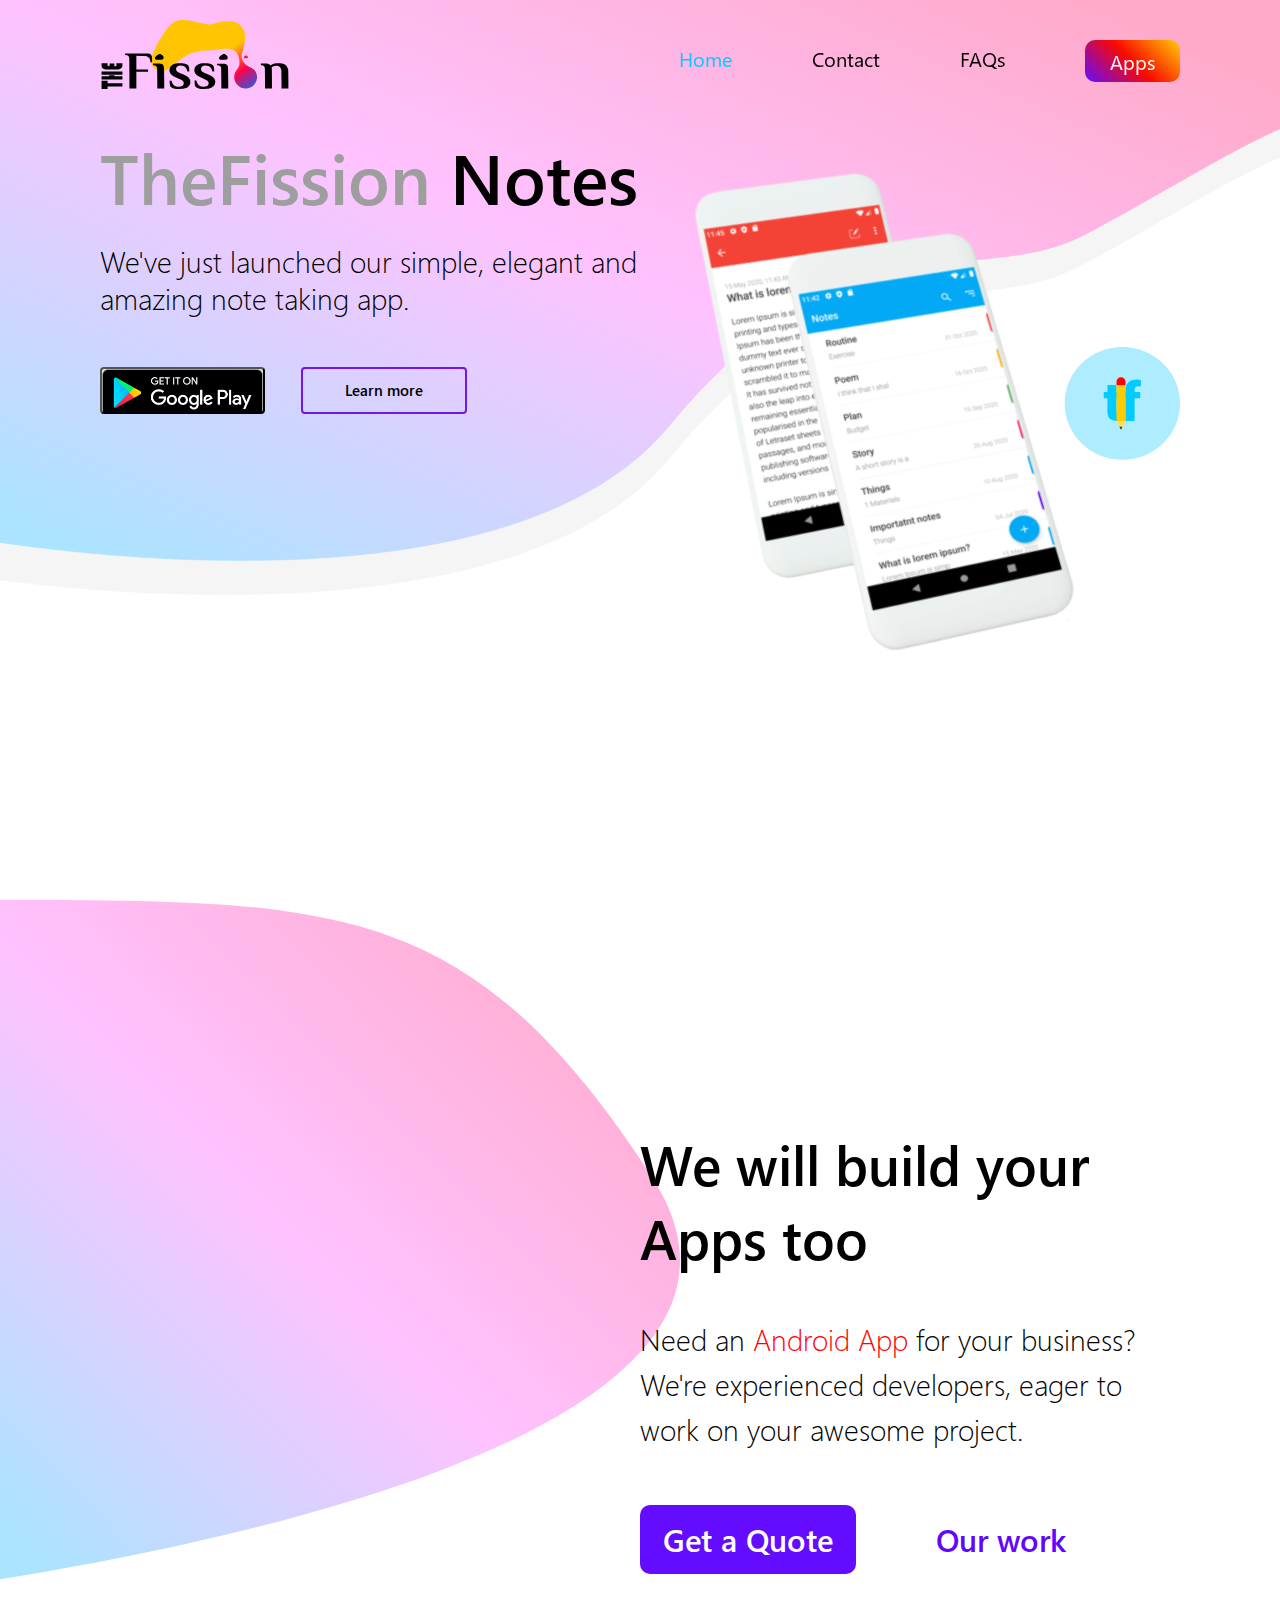
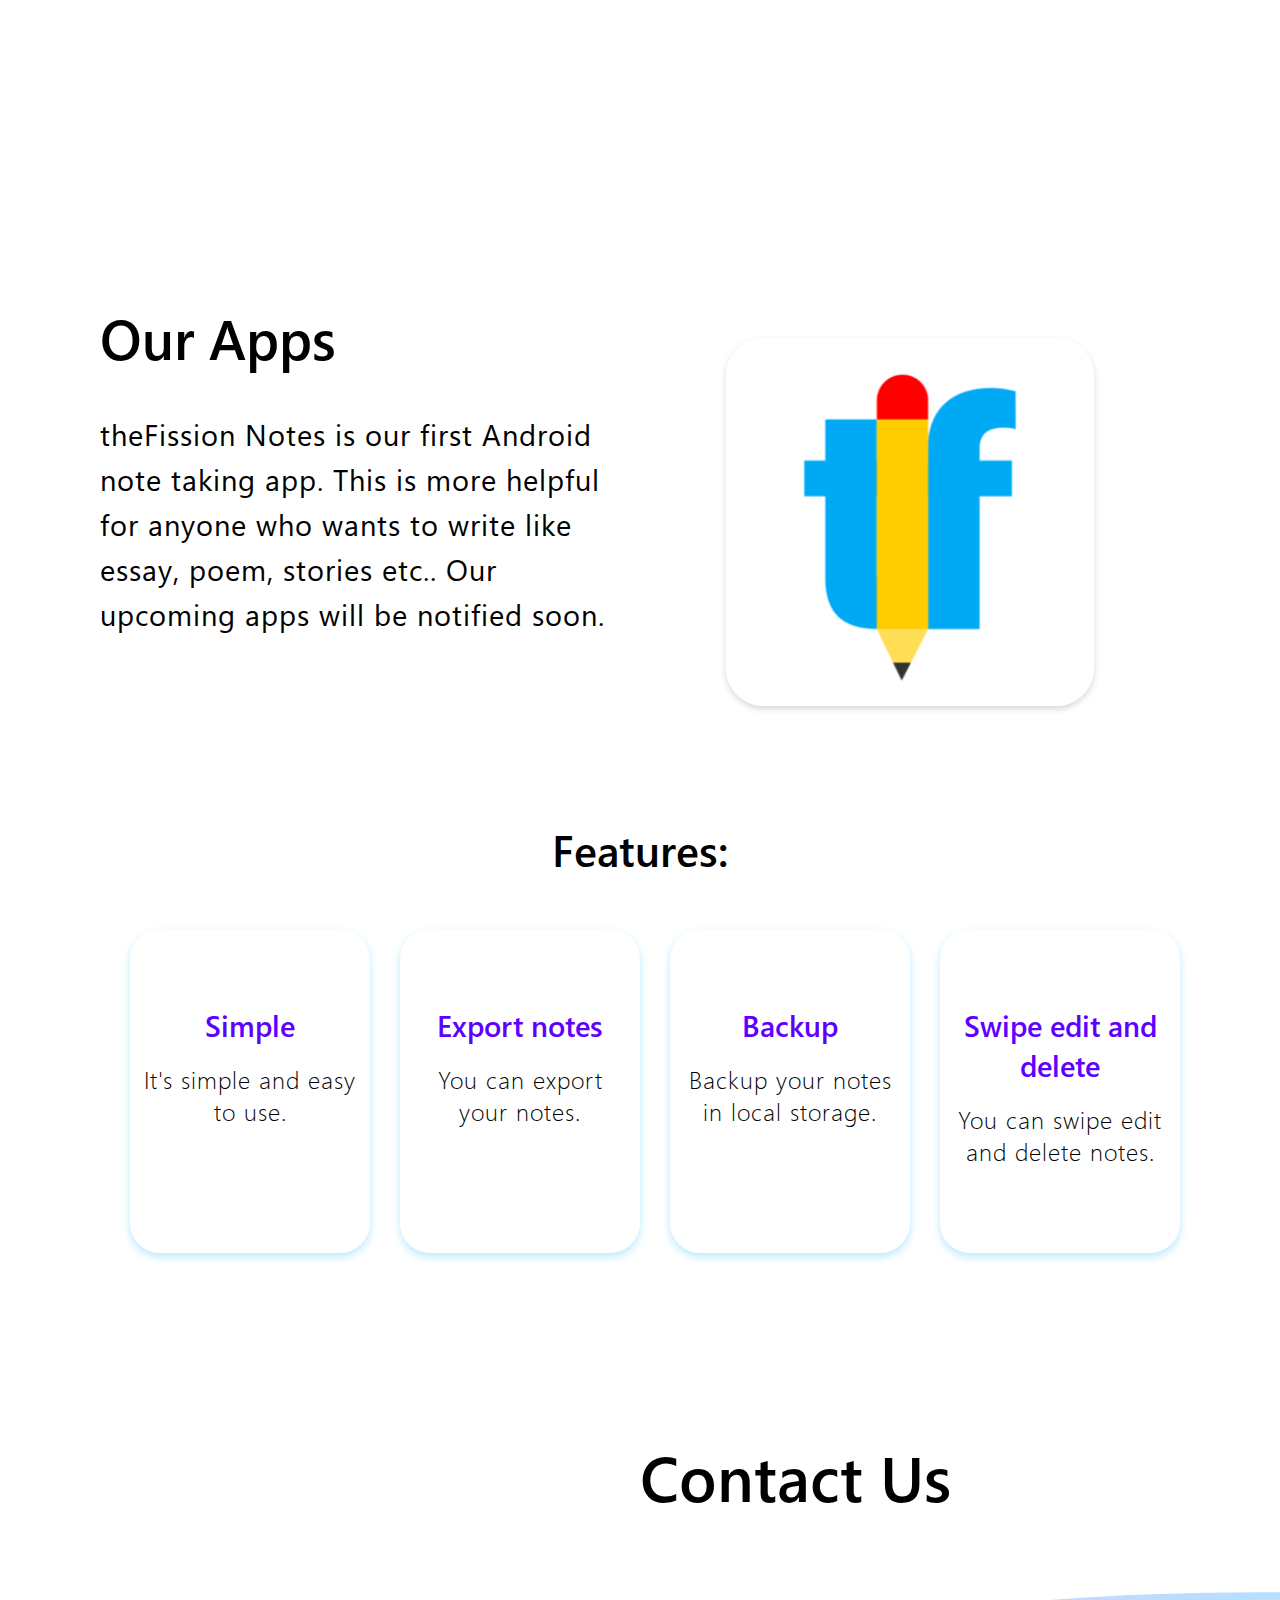
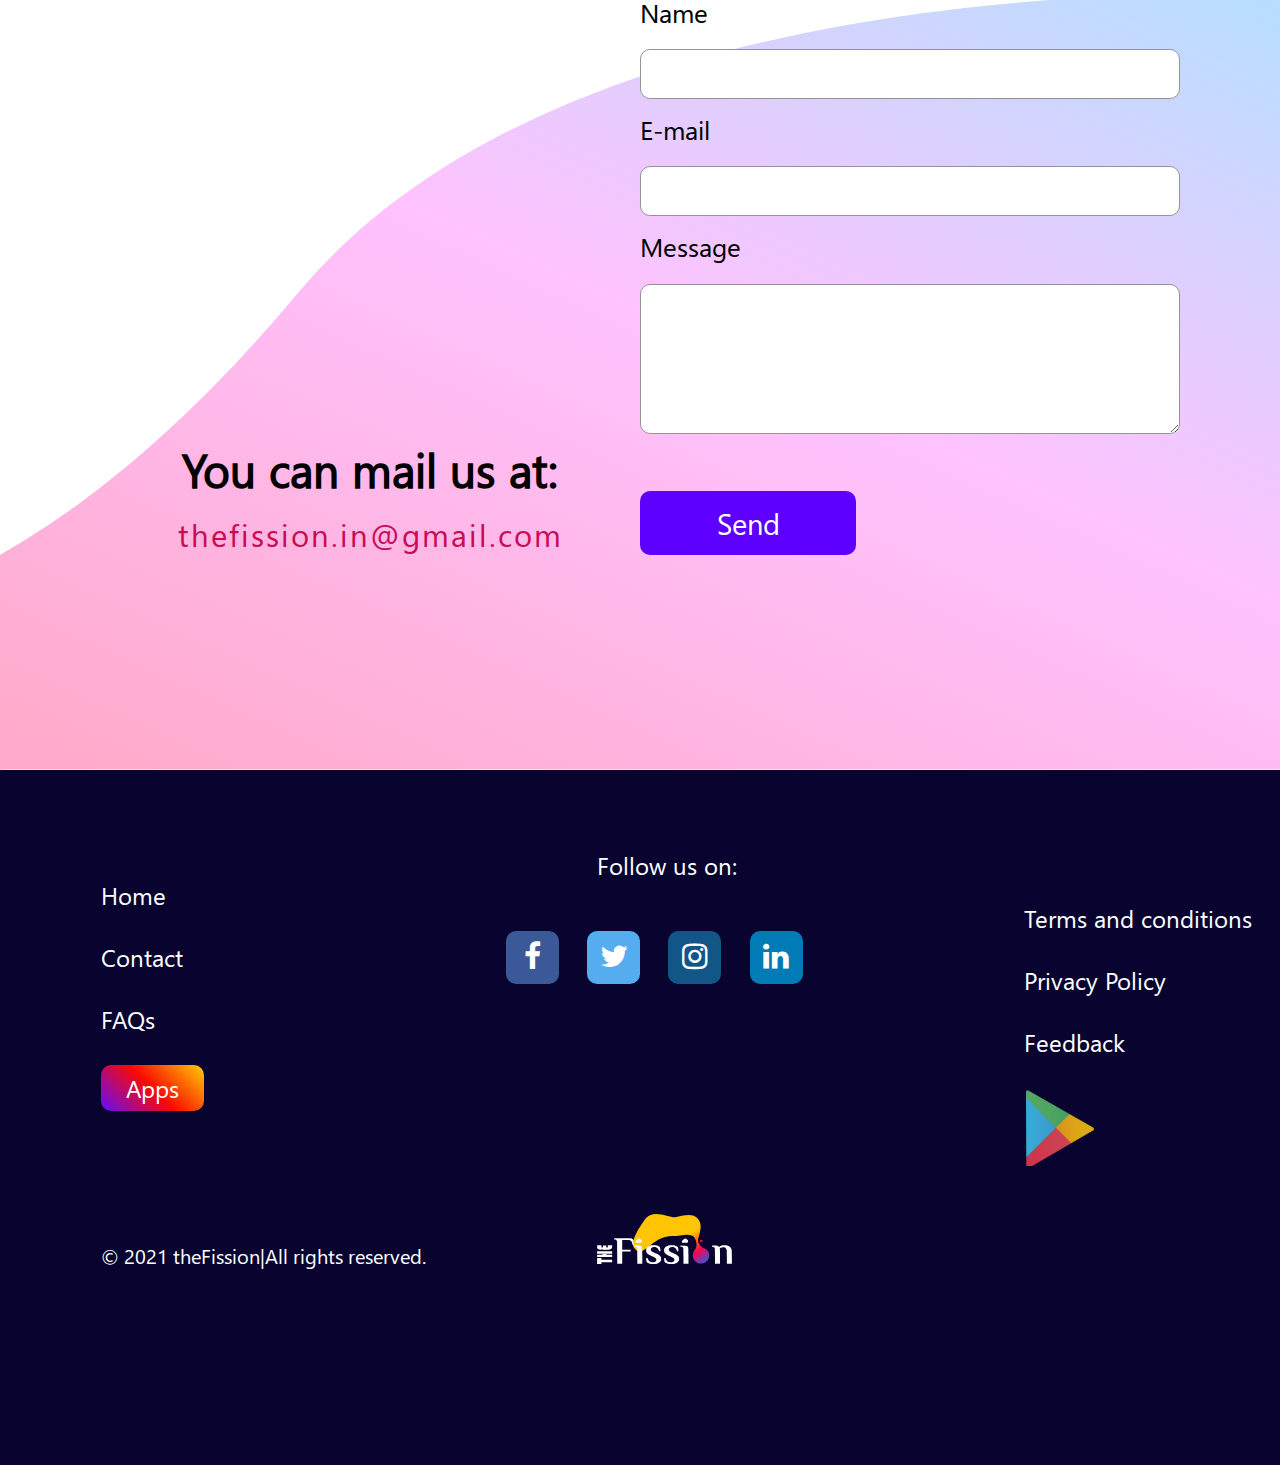
==== index.html @ 94b0d34e "Add files via upload" ====
<!DOCTYPE html>
<html lang="en">
<head>
    <meta charset="UTF-8">
    <meta http-equiv="X-UA-Compatible" content="IE=edge">
    <meta name="viewport" content="width=device-width, initial-scale=1.0">
  
    <link rel="stylesheet" href="https://cdnjs.cloudflare.com/ajax/libs/font-awesome/4.7.0/css/font-awesome.min.css">
    <link rel="icon" href="/images/circle.svg" type="image/icon type">
    <!-- Separate CSS File -->

      <link rel="stylesheet" href="styles/styles.css">  
      <link href="styles/stylemax600.css" rel="stylesheet" media="all and (max-width: 600px)">
      <link href="styles/stylemin600.css" rel="stylesheet" media="all and (min-width: 600px)">
      <link href="styles/stylemin768.css" rel="stylesheet" media="all and (min-width: 768px)"> 
      <link href="styles/stylemin992.css" rel="stylesheet" media="all and (min-width: 992px)">
     <link href="styles/stylemin1200.css" rel="stylesheet" media="all and (min-width: 1200px)">   
     <link href="styles/stylemin1920.css" rel="stylesheet" media="all and (min-width: 1919px)"> 
    
    <title>TheFission</title>
</head>
<body>
     <div id="main-page">
    <header id="header">
        <div class="container">
            <div class="logo">
                <a href=""><img src="/images/logo.svg" alt="image" class="responsiveLogo"> </a>
            </div>
            <nav class="topnav" id="myTopnav">
              <a href="#main-page" id="active_page">Home</a>
                <a href="#contact-page">Contact</a>
                <a href="#">FAQs</a>
                <a  href="#our_apps" id="button_apps" >Apps</a>
              </nav>
           
        </div>
      
    </header>
   
 <section id="hero">
     <div class="container-main">
         <div class="info">
            <h1><span style="color: #9e9e9e;">TheFission</span> <span style="color:black">Notes</span></h1>
            <p>We've just launched our simple, elegant<br> and amazing note taking app.</p>
             <div id="play-btn">
                <button id="play" onclick="appLink()"></button>
                <button id="learn">Learn more</button> 
                </div>
          </div>
         <div class="illustration">
            <img src="/images/mobileIllustration.svg" alt="" style="max-width: 100%; height: auto;"  >
         </div>

     </div>

 </section> 
</div> 

 <!-- ===========================We Build ==================-->
<div id="build-page">
 <section id="we_build">
     <div class="we-container">
            <div class="content_wedo">
                <h1>We will build your <br> Apps too</h1>
                <p>Need an <span style="color: #f00;">Android App</span> for your business?<br>
                    We're experienced developers, eager to work
                    on your <br> awesome project.
                </p>
                <button id="quote-btn">Get a Quote</button>
                <a href="#our_apps" id="our-work">Our work</a>  
            </div>
        </div>
 </section>
</div>


 <!-- ===========================Our Apps ==================-->
 <section id="our_apps">
     <div class="container-apps">
     <div class="ourApps-content">
         <div class="content">
            <h1>Our Apps</h1>
            <p> theFission Notes is our first Android
                note taking app. <br>
                This is more helpful for anyone who
                wants to write like <br>
                 essay, poem, stories etc.. <br>
                 Our upcoming apps will be notified soon.
            </p>
         </div>
         <div id="appIcon" class="content">
            <img src="/images/appicon.svg" alt="">
         </div>
     </div>

     <div id="feature-container" class="ourApps-content">
         <div id="feature-id">
            <h2>Features:</h2>
         </div>
       
     <div class="features">
        
        <div class="card">
              <h4><b>Simple</b></h4>
              <p> It's simple and easy <br> to use.</p>
            </div>
                  
          <div class="card">
              <h4><b>Export notes</b></h4>
              <p>You can export <br>your notes.</p>
            </div>    
        
          <div class="card">
              <h4><b>Backup</b></h4>
              <p>Backup your notes <br>in local storage.</p>
            </div>
          <div class="card">
              <h4><b>Swipe edit and delete</b></h4>
              <p>You can swipe edit <br>and delete notes.</p>
            </div>          
     </div>
    </div>
</div>
 </section>  

  <!-- ===========================Contact Page ==================-->

<div id="contact-page">
 <section id="contact_us">
  <div class="contact">
      <div class="text-content">
            <h2>You can mail us at:</h2>
            <p>thefission.in@gmail.com</p>
      </div>
      <div class="contact_form">
            <h1>Contact Us</h1>
            <div class="contact_form2">
            <form action="">
                <label for="name">Name</label>
                <input type="text" id="name" name="fname" ><br>
                <label for="mail">E-mail</label>
                <input type="text" name="mail" id="mail"><br>
                <label for="subject">Message</label>
                <textarea id="subject" name="subject" 
                placeholder=""
                 ></textarea>
                <input type="submit" value="Send">
            </form>
        </div>

      </div>
  </div>

 </section>
</div>  


      <!-- ===========================Footer ==================-->
 <footer id="footer"> 
     <div class="footer-container">
        <div id="footer1" class="footer-item"  >
            <div class="footer-item1">
                    <a href="#main-page">Home</a>
                    <a href="#contact-page">Contact</a>
                    <a href="">FAQs</a>
                    <a href="#our_apps" id="apps-button">Apps</a>
            </div>
            <p>© 2021 theFission|All rights reserved.</p>
        </div>
        <div id="social-media-links" class="footer-item">
            <p>Follow us on:</p> 
            <div class="footer-item2">
            <a href="#" class="fa fa-facebook"></a>
            <a href="#" class="fa fa-twitter"></a>
            <a href="#" class="fa fa-instagram"></a>
            <a href="#" class="fa fa-linkedin"></a>
          </div>
          <img src="/images/whitelogo.svg" alt="" onclick="main-page">
        </div>
        <div id="privacypolicy" class="footer-item">
            <div class="footer-item3">
                <a href="t&c.html">Terms and conditions</a>
                <a href="privacy_policy.html">Privacy Policy</a>
                <a href="#contact-page">Feedback</a>
        </div>
        <img src="/images/GooglePlayIcon.svg" alt="" onclick="appLink()">
        </div>
     </div>
     
 </footer>
<script>

 /* When the user scrolls down, hide the navbar. When the user scrolls up, show the navbar */

var prevScrollpos = window.pageYOffset;
window.onscroll = function() {
    var header = document.getElementById("header");
  var currentScrollPos = window.pageYOffset;
  if (prevScrollpos > currentScrollPos) {
    header.style.top = "0";
    header.classList.add('active');
    
  } else{
    header.style.top = "-160px";
    header.classList.remove('active');
  }
  if(currentScrollPos==0){
      header.classList.remove('active');
  }
  prevScrollpos = currentScrollPos;
};

/*****************App link*************/

function appLink() {
    window.open("https://play.google.com/store/apps/details?id=in.thefission.notesappfree");

}

// function myFunction() {
//   var x = document.getElementById("myTopnav");
//   if (x.className === "topnav") {
//     x.className += " responsive";
//   } else {
//     x.className = "topnav";
//   }
// }

</script>

</body>
</html>
---- styles/styles.css ----
*{
  margin: 0;
  padding: 0;
  box-sizing: border-box;
}

@font-face {
  font-family: Segoe UI semibold;
  src: url(/fonts/seguisb.ttf);
}

@font-face {
  font-family: Segoe UI regular;
  src: url(/fonts/segoeui.ttf);
}

@font-face {
  font-family: Segoe UI light;
  src: url(/fonts/segoeuil.ttf);
}

body{
  font-family: sans-serif;
}

html{
  scroll-behavior: smooth;
}
#main-page{
 height: 100vh;
  max-width: 100%;
  background-image:url(/images/mainback.png);
  background-repeat: no-repeat;
  background-size: contain;
  
}
header{
  height: 100px;
  position: fixed;
  top: 0;
  width: 100%;
  display: flex;
  transition: top 0.3s;
}

header.active { 
  background-color:#c7f4ff;
}

.container{
  width: 100%;
  display: flex;
  padding-top: 20px;
  padding-left: 139px;
  padding-right: 139px;
  justify-content: space-between;
}

.topnav{
  font-family: 'Segoe UI regular', Tahoma, Geneva, Verdana, sans-serif;
  font-size: 20px;
  margin-top: 20px;
  
}

.topnav a{
  text-decoration: none;
  padding: 4px 40px;
  color: rgb(0, 0, 0);
}

.topnav a:hover{
  color:  #00ccff;
}

/* .topnav .icon {
  display: none;
} */



#button_apps{
   margin-left: 40px;
   padding-top: 7px;
   padding-bottom: 7px;
   padding-left: 25px;
   padding-right: 25px;
   background: linear-gradient(45deg,#640cff,#fb0900, #ffcd07);
   color: white;
   border-radius: 10px;
   width: fit-content;
   height: fit-content;
   
}

#button_apps:hover{
  opacity: 0.7;
}

#active_page{
   color:#00ccff;
}

section .container-main{
     flex-wrap: wrap;
     display: flex;
     justify-content: center;
     align-items: center;
}


.logo img{
  width:189.6px;
   height:69px;
}

#hero{
  margin-left: 139px;
  margin-right: 139px;
}
.info{
flex: 50%;
  height: 80vh;
}

.info h1{
 font-family: 'Segoe UI semibold', Tahoma, Geneva, Verdana, sans-serif;
 font-size: 74px;
 align-items: center;
 margin-top: 210px;
}

.info p{
  font-family: 'Segoe UI light', Tahoma, Geneva, Verdana, sans-serif;
  font-size: 31px;
  color: black;
  line-height: 37px;
  margin-top: 28px ;
}

#play-btn{
  margin-top: 69.7px;
  display: flex;
  flex-wrap: wrap;
  flex-direction: row;
  justify-content: space-between;
  width: fit-content;
  height: fit-content;
  
  }

#learn{
  border-radius: 4px;
  border: 2px solid #7017eb;
  color: black;
  width: 165.34px;
  height: 47.01px;
  margin-left: 36px;
  font-family: 'Segoe UI semibold', Tahoma, Geneva, Verdana, sans-serif;
  font-size: 15px;
}

#learn:hover{
  opacity: 0.7;
  color: #00ccff;
  cursor:pointer;
}

#play{
  border-radius: 4px;
  background-image: url(/images/playimg.png);
  background-repeat: no-repeat;
  background-size: cover;
  width: 165.34px;
  height: 47.01px;
}
#play:hover{
cursor:pointer;
}

.illustration{
  flex: 50%;
  display: flex;
  justify-content: center;
  align-items: center;
  padding-top: 130px;
}
/*************** We build section ******************/
#build-page{
background-image:url(/images/webuildback.svg);
background-repeat: no-repeat;
background-size: contain;
height: auto;
max-width: 100%;

}
#we_build{
height: 100vh;
margin-left: 139px;
margin-right: 139px;

}

.we-container{
display: flex;
justify-content: flex-end;
align-items: center;
height: 100vh;
width: 100%;

}

.content_wedo h1{
font-size: 63px;
font-family: 'Segoe UI semibold', Tahoma, Geneva, Verdana, sans-serif;
color: rgb(0, 0, 0);
}

.content_wedo p{
margin-top: 62.6px;
font-size: 31px;
font-family: 'Segoe UI light', Tahoma, Geneva, Verdana, sans-serif;
line-height: 45px;
}

.content_wedo button{
width: 333.75px;
height: 68.87px;
margin-top: 63px;
border-radius: 10px;
border: none;
background-color: #640cff;
font-size: 31px;
color: white;
font-family: 'Segoe UI semibold', Tahoma, Geneva, Verdana, sans-serif;
}

.content_wedo a{
margin-left: 75.5px;
font-size: 31px;
font-family: 'Segoe UI semibold', Tahoma, Geneva, Verdana, sans-serif;
text-decoration: none;
}

#quote-btn:hover {
background-color: #8742ff;
cursor: pointer;
}

#our-work{
color: #6107ff;
}

#our-work:hover{
color: #00ccff;
}


/***************************Our apps************************/

#our_apps{
margin-top: 100px;
margin-left: 139px;
margin-right: 139px;

}

.container-apps{
display: flex;
flex-direction: column;
justify-content:center;
align-items: center;

}
.ourApps-content{
display: flex;
align-items: center;
width: 100%;
height: 50vh;
}

.content{
width: 50%;
height: 50vh;

}

.content h1{
font-size: 63px;
font-family: 'Segoe UI semibold', Tahoma, Geneva, Verdana, sans-serif;
}

.content p{
font-size: 31px;
font-family: 'Segoe UI regular', Tahoma, Geneva, Verdana, sans-serif;
margin-top: 38px;
letter-spacing: 1px;
line-height: 50px;

}

.content h2{
font-size: 43px;
font-family: 'Segoe UI semibold', Tahoma, Geneva, Verdana, sans-serif;
margin-top: 46px;
}

#appIcon{
display: flex;
justify-content: center;
align-items: center;
padding-bottom: 100px;
}

#feature-container{
width: 100%;
height: 50vh;
display: flex;
flex-direction: column;
}
#feature-id{
width: 100%;
height: fit-content;
display: flex;
justify-content:center;
align-items: center;
}

#feature-id h2{
font-size: 43px;
font-family: 'Segoe UI semibold', Tahoma, Geneva, Verdana, sans-serif;
text-align: center;
}

.features{
display: flex;
justify-content: space-between;
align-items: center;
padding-top: 50px;
width: 100%;

}

.card {
/* Add shadows to create the "card" effect */
/* box-shadow: 0 4px 8px 0 #bbeaff;
transition: 0.3s; */
width: 358px;
height: 344px;
border-radius: 30px;
text-align: center;

}

.card h4 {
font-size: 33px;
font-family: 'Segoe UI semibold', Tahoma, Geneva, Verdana, sans-serif;
margin-top: 98px;
color: #5d00ff;
}
.card p{
margin-top: 18px;
font-size: 31px;
letter-spacing: 3px;
font-family: 'Segoe UI light', Tahoma, Geneva, Verdana, sans-serif;
}

/* On mouse-over, add a deeper shadow */
/* .card:hover {
/* box-shadow: 0 8px 16px 0 #cdb0ff; 
} */



/*****************Contact us***************/
#contact-page{
width: 100%;
height: 100vh;
background-image:url(/images/contactback.svg);
background-repeat: no-repeat;
background-size:cover;
}
#contact_us{
margin-top: 100px;
margin-left: 139px;
margin-right: 139px;
height: 100vh;
}

.contact{
display: flex;
align-items: center;
width: 100%;
height: 90vh;
}

.text-content{
width: 50%;
height: 100vh;
display: flex;
align-items: center;
justify-content: flex-end;
padding-bottom: 170px;
flex-direction: column;
}

.text-content h2{
font-size: 52px;
font-family: 'Segoe UI regular', Tahoma, Geneva, Verdana, sans-serif;

}

.text-content p{
font-size: 36px;
font-family: 'Segoe UI regular', Tahoma, Geneva, Verdana, sans-serif;
margin-top: 13px;
letter-spacing: 2px;
color: #ca0a52;
}

.contact_form{

width: 50%;
height: 100vh;

}

.contact_form2{
display: flex;
flex-direction: column;

}

.contact_form h1{
margin-top: 67.5px;
font-size: 63px;
font-family: 'Segoe UI semibold', Tahoma, Geneva, Verdana, sans-serif;
}

.contact_form form{
margin-top: 80.3px;
}

label{
font-size: 36px;
font-family: 'Segoe UI regular', Tahoma, Geneva, Verdana, sans-serif;
margin-top: 17.7px;
line-height: 48px;
}

input[type=text], select, textarea {
width: 100%;
padding: 12px 20px;
border: 1px solid rgb(148, 148, 148);
outline: none;
border-radius: 10px;
box-sizing: border-box;
margin-top: 22.3px;
margin-bottom: 16px;
resize: vertical;
height: 50px;
font-size: 20px;
font-family: 'Segoe UI regular', Tahoma, Geneva, Verdana, sans-serif;
}


input[type=text]:focus {
border: 2px solid #00ccff;
}
#subject:focus {
border: 2px solid #00ccff;
}

#subject{
  height:186.07px;
}

input[type=submit] {
background-color: #5d00ff;
margin-top: 67.6px;
color: white;
padding: 12px 20px;
border: none;
border-radius: 10px;
cursor: pointer;
height: 73.82px;
width: 344.85px;
font-size: 36px;
font-family: 'Segoe UI regular', Tahoma, Geneva, Verdana, sans-serif;
}

input[type=submit]:hover {
background-color: #8742ff;
}

/*******************Footer section*******************/

#footer{
height: 695.17px;
background-color:#08042f;
}

.footer-container{
display: flex;
justify-content: center;
align-items: center;
}

.footer-item{
display: inline;
width: 33.3%;
height: 695.17px;
}
.footer-item1{
display: flex;
flex-direction: column;
align-items: flex-start;
margin-top: 79.2px;
padding-left: 139px;

}
.footer-item1 a{
text-decoration: none;
font-size: 24px;
margin-top: 30px;
color: white;
font-family: 'Segoe UI regular', Tahoma, Geneva, Verdana, sans-serif;
}

#apps-button{
padding-top: 7px;
padding-bottom: 7px;
padding-left: 25px;
padding-right: 25px;
background: linear-gradient(45deg,#640cff,#fb0900, #ffcd07);
color: white;
border-radius: 10px;
}

#footer1 p{
padding-top: 129.6px;
padding-left: 139px;
font-size: 20px;
color: white;
font-family: 'Segoe UI regular', Tahoma, Geneva, Verdana, sans-serif;
}

#footer-item2{
display: flex;
flex-direction: row;
align-items: flex-start;
justify-content: center;
margin-top: 79.2px;

}

#social-media-links p{
color: white;
font-size: 24px;
font-family: 'Segoe UI regular', Tahoma, Geneva, Verdana, sans-serif;
margin-top: 79.2px;
margin-left: 40%;

}

#social-media-links img{
width: 134.75px;
height: 49.79px;
margin-top: 230px;
margin-left: 250px;
align-content: center;
}

.footer-item img:hover{
  cursor: pointer;
}


.footer-item2{
display: flex;
justify-content: center;
align-items: center;
margin-top: 50px;
}

.footer-item2 a{
text-decoration: none;
width: 52.91px;
height: 52.91px;
margin-left: 28.4px;
text-align: center;
font-size: 30px;
padding-top: 10px;
}

.footer-item3{
display: flex;
flex-direction: column;
justify-content: center;
align-items: flex-start;
padding-top: 102.3px;
margin-left: 40%;
}

.footer-item3 a{
text-decoration: none;
font-size: 24px;
margin-top: 30px;
color: white;
font-family: 'Segoe UI regular', Tahoma, Geneva, Verdana, sans-serif;
}

#privacypolicy  img{
  margin-left: 40%;
  margin-top: 30px;
}

.footer-item a:hover{
  color: #00ccff;
}

#apps-button:hover{
opacity: 0.7;
}

.fa:hover {
opacity: 0.7;
}

.fa-facebook {
background: #3B5998;
color: white;
border-radius: 10px;

}

.fa-twitter {
background: #55ACEE;
color: white;
border-radius: 10px;
}

.fa-instagram {
background: #125688;
color: white;
border-radius: 10px;
}

.fa-linkedin {
background: #007bb5;
color: white;
border-radius: 10px;
}

.sticky {
position: fixed;
top: 0;
width: 100%;
}

.sticky + .content {
padding-top: 102px;
}
---- styles/stylemax600.css ----
/************Mobile Responsive*************/

@media screen and (max-width: 600px) {


@font-face {
  font-family: Segoe UI semibold;
  src: url(/fonts/seguisb.ttf);
}

@font-face {
  font-family: Segoe UI regular;
  src: url(/fonts/segoeui.ttf);
}

@font-face {
  font-family: Segoe UI light;
  src: url(/fonts/segoeuil.ttf);
}


  /*************First Page************************/

    #main-page{
   height: auto;
    max-width: 100%;
    background-image:none;
  }
  
  .topnav{
    display: flex;
    flex-wrap: wrap;
    justify-content: space-between;
    align-items: center;
  }

  .topnav a{

    font-family: 'Segoe UI regular', Tahoma, Geneva, Verdana, sans-serif;
    font-size: 16px;
    text-decoration: none;
    padding: 0px 8px;
    margin-bottom: 0px;
    color: rgb(0, 0, 0);
    letter-spacing: 1px;
    transition: all 0.3s ease;
  }

.container{
  display: flex;
  padding-top: 0px;
  padding-left: 16px;
  padding-right: 16px;
  width: 100%;
  flex-wrap: wrap;
  align-items: center;
  flex-direction: column;
 
}
#button_apps{
  margin-left: 10px;
  padding-top: 7px;
  padding-bottom: 7px;
  padding-left: 25px;
  padding-right: 25px;
  background: linear-gradient(45deg,#640cff,#fb0900, #ffcd07);
  color: white;
  border-radius: 10px;
  width: fit-content;
  height: fit-content;
  
}
 .info, .illustration {
      flex: 100%;
    }

.logo img{
  width: 100px;
  height: 60px;
}

header{
  height: auto;
  position: fixed;
  top: 0;
  width: 100%;
  display: flex;
  transition: top 0.3s;
}

#hero{
 margin-left: 16px;
 margin-right: 16px;
}
.info{
 width:100%;
 height: auto;
}

.info h1{
font-family: 'Segoe UI semibold', Tahoma, Geneva, Verdana, sans-serif;
font-size: 43px;
align-items: center;
margin-top: 100px;
}

.info p{
 font-family: 'Segoe UI light', Tahoma, Geneva, Verdana, sans-serif;
 font-size: 24px;
 color: black;
 line-height: 33px;
 margin-top: 12px ;
}

#play-btn{
  margin-top: 35.7px;
  display: flex;
  justify-content: space-between;
  width: 100%;
  height: fit-content;
  flex-direction: column;
  
  }

#learn{
 border-radius: 4px;
 border: 2px solid #7017eb;
 color: black;
 background-color: #ffffff00;
 width: 165.34px;
 height: 47.01px;
 font-family: 'Segoe UI semibold', Tahoma, Geneva, Verdana, sans-serif;
 font-size: 15px;
 margin-left: 0px;
 margin-top: 30px;

}

section .container-main{
  flex-wrap: wrap;
  display: flex;
  justify-content: center;
  align-items: center;
  padding-top: 100px;
}

#play{
 border-radius: 4px;
 background-image: url(/images/playimg.png);
 background-repeat: no-repeat;
 background-size: cover;
 width: 165.34px;
 height: 47.01px;
}

.illustration{
 display: flex;
 justify-content: center;
 align-items: center;
 padding-top: 30px;
}

/**********We Build****************/



 #build-page{
  background-image:none;
  height: auto;
  width: 100%;
  margin-top: 100px;
  } 

  #we_build{
    height: auto;
    margin-left: 16px;
    margin-right: 16px;
    
    }
    
  .we-container{
  display: flex;
  justify-content:center;
  align-items: center;
  height: auto;
  width: 100%;
  
  }

  .content_wedo{
    display: flex;
    justify-content: flex-start;
    align-items: center;
    flex-direction: column;
  }
  
  .content_wedo h1{
  font-size: 43px;
  font-family: 'Segoe UI semibold', Tahoma, Geneva, Verdana, sans-serif;
  color: rgb(0, 0, 0);
 
  }
  
  .content_wedo p{
  margin-top: 40.6px;
  font-size: 24px;
  font-family: 'Segoe UI light', Tahoma, Geneva, Verdana, sans-serif;
  line-height: 33px;
  }

  div br {
    display: none;
  }

  .content_wedo button{
  width: 50%;
  height: 50.87px;
  margin-top: 63px;
  border-radius: 10px;
  border: none;
  align-items: center;
  background-color: #640cff;
  font-size: 24px;
  color: white;
  font-family: 'Segoe UI semibold', Tahoma, Geneva, Verdana, sans-serif;
  }
  
  .content_wedo a{
  font-size: 24px;
  font-family: 'Segoe UI semibold', Tahoma, Geneva, Verdana, sans-serif;
  text-decoration: none;
  color: #6107ff;
  margin-top: 24px;
  text-align: center;
  margin-bottom: 16px;
  margin-left: 0px;
  }

/**********************OurApps*******************/

  

#our_apps{
  margin-top: 100px;
  margin-left: 16px;
  margin-right: 16px;
  
  }
  
  .container-apps{
  display: flex;
  flex-direction: column;
  justify-content:center;
  align-items: center;
  
  }
  .ourApps-content{
  display: flex;
  align-items: center;
  width: 100%;
  height: auto;
  justify-content: center;
  align-items: center;
  flex-direction: column;

  }
  
  .content{
  width: 100%;
  display: flex;
  flex-direction: column;
  justify-content: flex-start;
  align-items: center;
  }
  
  .content h1{
  font-size: 43px;
  font-family: 'Segoe UI semibold', Tahoma, Geneva, Verdana, sans-serif;
  }
  
  .content p{
  font-size: 24px;
  font-family: 'Segoe UI light', Tahoma, Geneva, Verdana, sans-serif;
  margin-top: 38px;
  letter-spacing: 1px;
  line-height: 33px;

  }
  
  #appIcon{
  display: flex;
  justify-content: center;
  align-items: center;
  width: 100%;
  height: auto;
padding-top: 50px;
}

  #appIcon img{
    width: 200px;
  height: 200px;
  }
  
  #feature-container{
  width: 100%;
  height: auto;
  display: flex;
  flex-direction: column;
  }
  #feature-id{
  width: 100%;
  height: fit-content;
  display: flex;
  justify-content:center;
  align-items: center;
  }
  
  #feature-id h2{
  font-size: 30px;
  font-family: 'Segoe UI semibold', Tahoma, Geneva, Verdana, sans-serif;
  text-align: center;
  }
  
  .features{
  display: flex;
  justify-content: space-between;
  justify-content: center;
  align-items: center;
  flex-direction: column;
  padding-top: 20px;
  width: 100%;
  }
  
  .card {
  /* Add shadows to create the "card" effect */
  /* box-shadow: 0 4px 8px 0 #bbeaff;
  transition: 0.3s; */
  width: 70%;
  height: 80px;
  border-radius: 30px;
  display: flex;
  justify-content: center;
  align-items: center;
  flex-direction: column;
  margin-top: 20px;
  
  }
  
  .card h4 {
  font-size: 24px;
  font-family: 'Segoe UI semibold', Tahoma, Geneva, Verdana, sans-serif;
  color: #5d00ff;
  margin-top: 0px;
  padding: 10px;
  }
  .card p{
  margin-top: 0px;
  font-size: 18px;
  padding: 1px;
  letter-spacing: 1px;
  font-family: 'Segoe UI light', Tahoma, Geneva, Verdana, sans-serif;
  }
 
  
/**************************Contact Us page**************************/


#contact-page{
  width: 100%;
  height: auto;
  background-image:none;
  }
  #contact_us{
  margin-top: 50px;
  margin-left: 16px;
  margin-right: 16px;
  height: auto;
  }
  
  .contact{
  display: flex;
  align-items:flex-start;
  justify-content:center;
  flex-direction: column;
  width: 100%;
  height: auto;
  }

  .text-content{
  width: 100%;
  height: auto;
  display: flex;
  align-items: center;
  justify-content: center;
  padding-bottom: 100px;
  flex-direction: column;
  order: 2;
  margin-top: 50px;
  }
  
  .text-content h2{
  font-size: 37px;
  font-family: 'Segoe UI regular', Tahoma, Geneva, Verdana, sans-serif;
  
  }
  
  .text-content p{
  font-size: 24px;
  font-family: 'Segoe UI regular', Tahoma, Geneva, Verdana, sans-serif;
  margin-top: 5px;
  letter-spacing: 2px;
  color: #ca0a52;
  }
  
  .contact_form{
  
  width: 100%;
  height: auto;
  order: 1;
  
  }
  
  .contact_form2{
  display: flex;
  flex-direction: column;
  
  }
  
  .contact_form h1{
  margin-top: 60.5px;
  font-size: 43px;
  font-family: 'Segoe UI semibold', Tahoma, Geneva, Verdana, sans-serif;
  }
  
  .contact_form form{
  margin-top: 30px;
  }
  
  label{
  font-size: 22px;
  font-family: 'Segoe UI regular', Tahoma, Geneva, Verdana, sans-serif;
  line-height: 30px;
  }
  
  input[type=text], select, textarea {
  width: 100%;
  padding: 12px 20px;
  border: 1px solid rgb(148, 148, 148);
  outline: none;
  border-radius: 10px;
  box-sizing: border-box;
  margin-top: 22.3px;
  margin-bottom: 16px;
  resize: vertical;
  height: 40px;
  font-size: 16px;
  font-family: 'Segoe UI regular', Tahoma, Geneva, Verdana, sans-serif;
  }                  
  
  input[type=text]:focus {
  border: 2px solid #00ccff;
  }

  #subject:focus {
  border: 2px solid #00ccff;
  }
  
  input[type=submit] {
  background-color: #5d00ff;
  margin-top: 10.6px;
  color: white;
  padding: 0px 0px;
  border: none;
  border-radius: 10px;
  cursor: pointer;
  height: 50.00px;
  width: 50%;
  text-align: center;
  font-size: 24px;
  font-family: 'Segoe UI regular', Tahoma, Geneva, Verdana, sans-serif;
  }
  
  input[type=submit]:hover {
  background-color: #8742ff;
  }

  /*************************Footer section****************/

#footer{
  height: auto;
  width: 100%;
  background-color:#08042f;
  }
  
  .footer-container{
   display: flex;
  justify-content: center;
  align-items: center;
  flex-direction: column;
  }
  
  .footer-item{
  display: inline;
  width: 100%;
  height: auto;
  }
  .footer-item1{
  display: flex;
  flex-direction: column;
  align-items: flex-start;
  margin-top: 10px;
  padding-left:5%;
  
  }
  .footer-item1 a{
  text-decoration: none;
  font-size: 24px;
  margin-top: 30px;
  color: white;
  font-family: 'Segoe UI regular', Tahoma, Geneva, Verdana, sans-serif;
  }

 #footer1{
   order: 3;
 }
  
  #apps-button{
  padding-top: 7px;
  padding-bottom: 7px;
  padding-left: 25px;
  padding-right: 25px;
  background: linear-gradient(45deg,#640cff,#fb0900, #ffcd07);
  color: white;
  border-radius: 10px;
  }
  
  #footer1 p{
  padding-top: 10px;
  padding-left: 10%;
  font-size: 20px;
  padding-top: 30px;
  padding-bottom: 30px;
  color: white;
  font-family: 'Segoe UI regular', Tahoma, Geneva, Verdana, sans-serif;
  }
  
  #footer-item2{
  display: flex;
  flex-direction: row;
  align-items: center;
  justify-content: space-between;
  margin-top: 0px;
  }
  
    .footer-item2 a{
      text-decoration: none;
      width: 52.91px;
      height: 52.91px;
      margin-left: 0px;
      text-align: center;
      font-size: 30px;
      padding-top: 10px;
      }

  #social-media-links p{
  color: white;
  font-size: 24px;
  font-family: 'Segoe UI regular', Tahoma, Geneva, Verdana, sans-serif;
  margin-top: 59.2px;
  margin-left: 32%;
  
  }
  
  #social-media-links img{
    display: none;
  }
  
  .footer-item img:hover{
    cursor: pointer;
  }
  
  
  .footer-item2{
  display: flex;
  justify-content: space-evenly;
  align-items: center;
  margin-top: 20px;
  padding-left: 0%;
  }
  
 
  
  .footer-item3{
  display: flex;
  flex-direction: column;
  justify-content: center;
  align-items: flex-start;
  padding-top: 10px;
  margin-left: 5%;
  }
  
  .footer-item3 a{
  text-decoration: none;
  font-size: 24px;
  margin-top: 30px;
  color: white;
  font-family: 'Segoe UI regular', Tahoma, Geneva, Verdana, sans-serif;
  }
  
  #privacypolicy  img{
    margin-left: 5%;
    margin-top: 30px;
  }



}
---- styles/stylemin600.css ----
/* Small devices (portrait tablets and large phones, 600px and up) */
@media only screen and (min-width: 600px) and (max-width: 768px){
   
  @font-face {
    font-family: Segoe UI semibold;
    src: url(/fonts/seguisb.ttf);
  }
  
  @font-face {
    font-family: Segoe UI regular;
    src: url(/fonts/segoeui.ttf);
  }
  
  @font-face {
    font-family: Segoe UI light;
    src: url(/fonts/segoeuil.ttf);
  }
 
    /*************Hero page min-width: 600px)************************/
  
      #main-page{
      height: auto;
      max-width: 100%;
      background-image:none;
    }

    .topnav{
      display: flex;
      flex-wrap: wrap;
      justify-content: space-evenly;
      align-items: center;
    }
  
    .topnav a{
  
      font-family: 'Segoe UI regular', Tahoma, Geneva, Verdana, sans-serif;
      font-size: 18px;
      text-decoration: none;
      padding: 2px 10px;
      color: rgb(0, 0, 0);
      letter-spacing: 1px;
      transition: all 0.3s ease;
    }
  

    .container{
      width: 100%;
      display: flex;
      padding-top: 5px;
      padding-left: 30px;
      padding-right: 30px;
      align-self: center;
      justify-content: space-between;
    }

  #button_apps{
    margin-left: 10px;
    padding-top: 7px;
    padding-bottom: 7px;
    padding-left: 25px;
    padding-right: 25px;
    background: linear-gradient(45deg,#640cff,#fb0900, #ffcd07);
    color: white;
    border-radius: 10px;
    width: fit-content;
    height: fit-content;
    
  }
    
   
    
  #button_apps{
    background: linear-gradient(45deg,#640cff,#fb0900, #ffcd07);
    color: white;
    border-radius: 10px;
    width: fit-content;
    height: fit-content;
    
  }
  
   .info, .illustration {
        flex: 100%;
      }
  
  .logo img{
    width: 120px;
    height: 80px;
  }
  
  header{
    height: 100px;
    position: fixed;
    top: 0;
    width: 100%;
    display: flex;
    transition: top 0.3s;
  }
  
  #hero{
   margin-left: 30px;
   margin-right: 30px;
  }
  .info{
   width:100%;
   height: auto;
  }
  
  .info h1{
  font-family: 'Segoe UI semibold', Tahoma, Geneva, Verdana, sans-serif;
  font-size: 63px;
  align-items: center;
  margin-top: 150px;
  }
  
  .info p{
   font-family: 'Segoe UI light', Tahoma, Geneva, Verdana, sans-serif;
   font-size: 31px;
   color: rgb(37, 4, 4);
   line-height: 47px;
   margin-top: 24px ;
  }
  
  #play-btn{
    margin-top: 36px;
    display: flex;
    justify-content: flex-start;
    width: 100%;
    height: fit-content;
    flex-direction: row;
    
    }
  
  #learn{
   border-radius: 4px;
   border: 2px solid #7017eb;
   color: black;
   background-color: #ffffff00;
   width: 165.34px;
   height: 47.01px;
   font-family: 'Segoe UI semibold', Tahoma, Geneva, Verdana, sans-serif;
   font-size: 15px;
   margin-left: 35px;
  }
  
  
  #play{
   border-radius: 4px;
   background-image: url(/images/playimg.png);
   background-repeat: no-repeat;
   background-size: cover;
   width: 165.34px;
   height: 47.01px;
  }
  
  .illustration{
   display: flex;
   justify-content: flex-start;
   align-items: flex-start;
   padding-top: 30px;
  }
  
  
  
  /**********We build min-width: 600px)****************/
  
  
  
  #build-page{
    background-image:none;
    height: auto;
    width: 100%;
    margin-top: 100px;
    } 
  
    #we_build{
      height: auto;
      margin-left: 30px;
      margin-right: 30px;
      
      }
      
    .we-container{
    display: flex;
    justify-content:center;
    align-items: center;
    height: auto;
    width: 100%;
    
    }
  
    .content_wedo{
      display: flex;
      justify-content: flex-start;
      align-items: flex-start;
      flex-direction:column;
    }
    
    .content_wedo h1{
    font-size: 63px;
    font-family: 'Segoe UI semibold', Tahoma, Geneva, Verdana, sans-serif;
    color: rgb(0, 0, 0);
   
    }
    
    .content_wedo p{
    margin-top: 40.6px;
    font-size: 31px;
    font-family: 'Segoe UI light', Tahoma, Geneva, Verdana, sans-serif;
    line-height: 47px;
    }
  
    div br {
      display: none;
    }
  
    .content_wedo button{
    width: 50%;
    height: 50.87px;
    margin-top: 63px;
    border-radius: 10px;
    border: none;
    align-items: center;
    background-color: #640cff;
    font-size: 24px;
    color: white;
    font-family: 'Segoe UI semibold', Tahoma, Geneva, Verdana, sans-serif;
    }
    
    .content_wedo a{
    font-size: 24px;
    font-family: 'Segoe UI semibold', Tahoma, Geneva, Verdana, sans-serif;
    text-decoration: none;
    color: #6107ff;
    margin-top: 24px;
    text-align: center;
    display: flex;
    justify-content: center;
    width: 50%;
    margin-bottom: 16px;
    margin-left: 0px;
    }
  
  
  /**********************OurApps min-width: 600px)*******************/
  
    
  
  #our_apps{
    margin-top: 100px;
    margin-left: 30px;
    margin-right: 30px;
    
    }
    
    .container-apps{
    display: flex;
    flex-direction: column;
    justify-content:center;
    align-items: center;
    
    }
    .ourApps-content{
    display: flex;
    width: 100%;
    height: auto;
    justify-content: center;
    align-items: center;
    flex-direction: column;
  
    }
    
    .content{
    width: 100%;
    display: flex;
    flex-direction: column;
    justify-content: flex-start;
    align-items: center;
  
    }
    
    .content h1{
    font-size: 63px;
    font-family: 'Segoe UI semibold', Tahoma, Geneva, Verdana, sans-serif;
    }
    
    .content p{
    font-size: 31px;
    font-family: 'Segoe UI regular', Tahoma, Geneva, Verdana, sans-serif;
    margin-top: 38px;
    letter-spacing: 1px;
    line-height: 47px;
  
    }
    
    #appIcon{
    display: flex;
    justify-content: center;
    align-items: center;
    width: 100%;
    height: auto;
    padding-top: 50px;
    }
  
    #appIcon img{
      width: 300px;
    height: 300px;
    }
    
    #feature-container{
    width: 100%;
    height: auto;
    display: flex;
    flex-direction: column;
    }
    #feature-id{
    width: 100%;
    height: fit-content;
    display: flex;
    justify-content:center;
    align-items: center;
    }
    
    #feature-id h2{
    font-size: 40px;
    font-family: 'Segoe UI semibold', Tahoma, Geneva, Verdana, sans-serif;
    text-align: center;
    }
    
    .features{
    display: flex;
    justify-content: space-between;
    justify-content: center;
    align-items: center;
    flex-direction: column;
    padding-top: 20px;
    width: 100%;
    }
    
    .card {
    /* Add shadows to create the "card" effect */
    /* box-shadow: 0 4px 8px 0 #bbeaff;
    transition: 0.3s; */
    width: 70%;
    height: 300px;
    border-radius: 30px;
    display: flex;
    justify-content: center;
    align-items: center;
    flex-direction: column;
    margin-top: 20px;
    
    }
    
    .card h4 {
    font-size: 31px;
    font-family: 'Segoe UI semibold', Tahoma, Geneva, Verdana, sans-serif;
    color: #5d00ff;
    margin-top: 0px;
    padding: 10px;
    }
    .card p{
    margin-top: 0px;
    font-size: 24px;
    padding: 10px;
    letter-spacing: 1px;
    font-family: 'Segoe UI light', Tahoma, Geneva, Verdana, sans-serif;
    }
   
  
    
  /**************************Contact Us page min-width: 600px)**************************/
  
  
  #contact-page{
    width: 100%;
    height: auto;
    background-image:none;
    }
    #contact_us{
    margin-top: 50px;
    margin-left: 30px;
    margin-right: 30px;
    height: auto;
    }
    
    .contact{
    display: flex;
    align-items:flex-start;
    justify-content:center;
    flex-direction: column;
    width: 100%;
    height: auto;
    }
  
    .text-content{
    width: 100%;
    height: auto;
    display: flex;
    align-items: center;
    justify-content: center;
    padding-bottom: 170px;
    flex-direction: column;
    order: 2;
    margin-top: 50px;
    }
    
    .text-content h2{
    font-size: 43px;
    font-family: 'Segoe UI regular', Tahoma, Geneva, Verdana, sans-serif;
    
    }
  
    .text-content p{
    font-size: 29px;
    font-family: 'Segoe UI regular', Tahoma, Geneva, Verdana, sans-serif;
    margin-top: 13px;
    letter-spacing: 2px;
    color: #ca0a52;
    }
    
    .contact_form{
    
    width: 100%;
    height: auto;
    order: 1;
    
    }
    
    .contact_form2{
    display: flex;
    flex-direction: column;
    
    }
    
    .contact_form h1{
    margin-top: 60.5px;
    font-size: 63px;
    font-family: 'Segoe UI semibold', Tahoma, Geneva, Verdana, sans-serif;
    }
    
    .contact_form form{
    margin-top: 30px;
    }
    
    label{
    font-size: 31px;
    font-family: 'Segoe UI regular', Tahoma, Geneva, Verdana, sans-serif;
    line-height: 50px;
    }
    
    input[type=text], select, textarea {
    width: 100%;
    padding: 12px 20px;
    border: 1px solid rgb(148, 148, 148);
    outline: none;
    border-radius: 10px;
    box-sizing: border-box;
    margin-top: 22.3px;
    margin-bottom: 16px;
    resize: vertical;
    height: 70px;
    font-size: 22px;
    font-family: 'Segoe UI regular', Tahoma, Geneva, Verdana, sans-serif;
    }                  
    
    input[type=text]:focus {
    border: 2px solid #00ccff;
    }
    #subject:focus {
    border: 2px solid #00ccff;
    }
    
    input[type=submit] {
    background-color: #5d00ff;
    margin-top: 10.6px;
    color: white;
    padding: 12px 20px;
    border: none;
    border-radius: 10px;
    cursor: pointer;
    height: 70.00px;
    width: 344.85px;
    text-align: center;
    font-size: 27px;
    font-family: 'Segoe UI regular', Tahoma, Geneva, Verdana, sans-serif;
    }
    
  
    
    /*************************Footer section min-width: 600px)****************/
  
  
    
  #footer{
    height: auto;
    width: 100%;
    background-color:#08042f;
    }
    
    .footer-container{
     display: flex;
    justify-content: center;
    align-items: center;
    flex-direction: column;
    width: 100%;
    }
    
    .footer-item{
    display: inline;
    width: 100%;
    height: auto;
    }
    .footer-item1{
    display: flex;
    flex-direction: column;
    align-items: flex-start;
    margin-top: 10px;
    padding-left:5%;
    
    }
    .footer-item1 a{
    text-decoration: none;
    font-size: 24px;
    margin-top: 30px;
    color: white;
    font-family: 'Segoe UI regular', Tahoma, Geneva, Verdana, sans-serif;
    }
  
    #footer1{
      order: 3;
    }
   
    
    #apps-button{
    padding-top: 7px;
    padding-bottom: 7px;
    padding-left: 5%;
    padding-right: 25px;
    background: linear-gradient(45deg,#640cff,#fb0900, #ffcd07);
    color: white;
    border-radius: 10px;
    }
    
    #footer1 p{
    padding-top: 10px;
    padding-left: 5%;
    font-size: 20px;
    padding-top: 30px;
    padding-bottom: 30px;
    color: white;
    font-family: 'Segoe UI regular', Tahoma, Geneva, Verdana, sans-serif;
    }
    
    #footer-item2{
    display: flex;
    flex-direction: row;
    align-items: flex-start;
    justify-content: center;
    margin-top: 79.2px;
    
    }
    
    #social-media-links p{
    color: white;
    font-size: 31px;
    font-family: 'Segoe UI regular', Tahoma, Geneva, Verdana, sans-serif;
    margin-top: 79.2px;
    margin-left: 36%;
    
    }
    
    #social-media-links img{
      display: none;
    }
    
    .footer-item img:hover{
      cursor: pointer;
    }
    
    
    .footer-item2{
    display: flex;
    justify-content: space-evenly;
    align-items: center;
    margin-top: 25px;
    }
    
    .footer-item2 a{
    text-decoration: none;
    width: 52.91px;
    height: 52.91px;
    margin-left: 0px;
    text-align: center;
    font-size: 30px;
    padding-top: 10px;
    }
    
    .footer-item3{
    display: flex;
    flex-direction: column;
    justify-content: center;
    align-items: flex-start;
    padding-top: 50px;
    margin-left: 5%;
    }
    
    .footer-item3 a{
    text-decoration: none;
    font-size: 24px;
    margin-top: 30px;
    color: white;
    font-family: 'Segoe UI regular', Tahoma, Geneva, Verdana, sans-serif;
    }
    
    .footer-item  img{
      margin-left: 5%;
      margin-top: 30px;
    }
  }
---- styles/stylemin768.css ----
/* Medium devices (landscape tablets, 768px and up) */
  @media only screen and (min-width: 768px) and (max-width: 991px) {
    
    @font-face {
      font-family: Segoe UI semibold;
      src: url(/fonts/seguisb.ttf);
    }
    
    @font-face {
      font-family: Segoe UI regular;
      src: url(/fonts/segoeui.ttf);
    }
    
    @font-face {
      font-family: Segoe UI light;
      src: url(/fonts/segoeuil.ttf);
    }

    /*************Hero page min-width: 768px)************************/
  
      #main-page{
      height: auto;
      max-width: 100%;
      background-image:none;
    }
    
    .container{
      width: 100%;
      display: flex;
      padding-top: 10px;
      padding-left: 30px;
      padding-right: 30px;
      justify-content: space-between;
    }



.topnav{
  margin-top: 20px;
  
}

.topnav a{
  font-family: 'Segoe UI regular', Tahoma, Geneva, Verdana, sans-serif;
  font-size: 24px;
  text-decoration: none;
  padding: 4px 20px;
  color: rgb(0, 0, 0);
}

/* .topnav .icon {
  display: none;
} */



#button_apps{
   margin-left: 40px;
   padding-top: 7px;
   padding-bottom: 7px;
   padding-left: 25px;
   padding-right: 25px;
   background: linear-gradient(45deg,#640cff,#fb0900, #ffcd07);
   color: white;
   border-radius: 10px;
   width: fit-content;
   height: fit-content;
   
}
  
   .info, .illustration {
        flex: 100%;
      }
  
  .logo img{
    width: 120px;
    height: 80px;
  }
  
  header{
    height: 100px;
    position: fixed;
    top: 0;
    width: 100%;
    display: flex;
    transition: top 0.3s;
  }
  
  #hero{
   margin-left: 30px;
   margin-right: 30px;
  }
  .info{
   width:100%;
   height: auto;
  }
  
  .info h1{
  font-family: 'Segoe UI semibold', Tahoma, Geneva, Verdana, sans-serif;
  font-size: 63px;
  align-items: center;
  margin-top: 150px;
  }
  
  .info p{
   font-family: 'Segoe UI light', Tahoma, Geneva, Verdana, sans-serif;
   font-size: 31px;
   color: rgb(37, 4, 4);
   line-height: 47px;
   margin-top: 24px ;
  }
  
  #play-btn{
    margin-top: 36px;
    display: flex;
    justify-content: flex-start;
    width: 100%;
    height: fit-content;
    flex-direction: row;
    
    }
  
  #learn{
   border-radius: 4px;
   border: 2px solid #7017eb;
   color: black;
   background-color: #ffffff00;
   width: 165.34px;
   height: 47.01px;
   font-family: 'Segoe UI semibold', Tahoma, Geneva, Verdana, sans-serif;
   font-size: 15px;
   margin-left: 35px;
  }
  
  
  #play{
   border-radius: 4px;
   background-image: url(/images/playimg.png);
   background-repeat: no-repeat;
   background-size: cover;
   width: 165.34px;
   height: 47.01px;
  }
  
  .illustration{
   display: flex;
   justify-content: flex-start;
   align-items: flex-start;
   padding-top: 30px;
  }
  
  
  
  /**********We build min-width: 768px)****************/
  
  
  
  #build-page{
    background-image:none;
    height: auto;
    width: 100%;
    margin-top: 100px;
    } 
  
    #we_build{
      height: auto;
      margin-left: 30px;
      margin-right: 30px;
      
      }
      
    .we-container{
    display: flex;
    justify-content:center;
    align-items: center;
    height: auto;
    width: 100%;
    
    }
  
    .content_wedo{
      display: flex;
      justify-content: flex-start;
      align-items: flex-start;
      flex-direction:column;
    }
    
    .content_wedo h1{
    font-size: 63px;
    font-family: 'Segoe UI semibold', Tahoma, Geneva, Verdana, sans-serif;
    color: rgb(0, 0, 0);
   
    }
    
    .content_wedo p{
    margin-top: 40.6px;
    font-size: 31px;
    font-family: 'Segoe UI light', Tahoma, Geneva, Verdana, sans-serif;
    line-height: 47px;
    }
  
    div br {
      display: none;
    }
  
    .content_wedo button{
    width: 30%;
    height: 50.87px;
    margin-top: 63px;
    border-radius: 10px;
    border: none;
    align-items: center;
    background-color: #640cff;
    font-size: 24px;
    color: white;
    font-family: 'Segoe UI semibold', Tahoma, Geneva, Verdana, sans-serif;
    }
    
    .content_wedo a{
    font-size: 24px;
    font-family: 'Segoe UI semibold', Tahoma, Geneva, Verdana, sans-serif;
    text-decoration: none;
    color: #6107ff;
    margin-top: 24px;
    text-align: center;
    display: flex;
    justify-content: center;
    width: 30%;
    margin-bottom: 16px;
    margin-left: 0px;
    }
  
  
  /**********************OurApps min-width: 768px)*******************/
  
    
  
  #our_apps{
    margin-top: 100px;
    margin-left: 30px;
    margin-right: 30px;
    
    }
    
    .container-apps{
    display: flex;
    flex-direction: column;
    justify-content:center;
    align-items: center;
    
    }
    .ourApps-content{
    display: flex;
    width: 100%;
    height: auto;
    justify-content: center;
    align-items: center;
    flex-direction: column;
  
    }
    
    .content{
    width: 100%;
    display: flex;
    flex-direction: column;
    justify-content: flex-start;
    align-items: center;
    height: auto;
  
    }
    
    .content h1{
    font-size: 63px;
    font-family: 'Segoe UI semibold', Tahoma, Geneva, Verdana, sans-serif;
    }
    
    .content h2{
      font-size: 43px;
      font-family: 'Segoe UI semibold', Tahoma, Geneva, Verdana, sans-serif;
      margin-top: 46px;
      }

    .content p{
    font-size: 31px;
    font-family: 'Segoe UI regular', Tahoma, Geneva, Verdana, sans-serif;
    margin-top: 38px;
    letter-spacing: 1px;
    line-height: 47px;
  
    }
    
    #appIcon{
    display: flex;
    justify-content: center;
    align-items: center;
    width: 100%;
    height:fit-content;
    margin-top: 5%;
    }
  
    #appIcon img{
      width: 300px;
    height: 300px;
    }
    
    #feature-container{
    width: 100%;
    height: auto;
    display: flex;
    flex-direction: column;
    }
    #feature-id{
    width: 100%;
    height: fit-content;
    display: flex;
    justify-content:center;
    align-items: center;
    }
    
    #feature-id h2{
    font-size: 40px;
    font-family: 'Segoe UI semibold', Tahoma, Geneva, Verdana, sans-serif;
    text-align: center;
    }
    
    .features{
    display: flex;
    justify-content: space-between;
    justify-content: center;
    align-items: center;
    flex-direction: column;
    padding-top: 20px;
    width: 100%;
    }
    
    .card {
    /* Add shadows to create the "card" effect */
    box-shadow: 0 4px 8px 0 #bbeaff;
    transition: 0.3s;
    width: 70%;
    height: 300px;
    border-radius: 30px;
    display: flex;
    justify-content: center;
    align-items: center;
    flex-direction: column;
    margin-top: 20px;
    
    }
    
    .card h4 {
    font-size: 31px;
    font-family: 'Segoe UI semibold', Tahoma, Geneva, Verdana, sans-serif;
    color: #5d00ff;
    margin-top: 0px;
    padding: 10px;
    }
    .card p{
    margin-top: 0px;
    font-size: 24px;
    padding: 10px;
    letter-spacing: 1px;
    font-family: 'Segoe UI light', Tahoma, Geneva, Verdana, sans-serif;
    }
   
  
    
  /**************************Contact Us page min-width: 768px)**************************/
  
  
  #contact-page{
    width: 100%;
    height: auto;
    background-image:none;
    }
    #contact_us{
    margin-top: 50px;
    margin-left: 30px;
    margin-right: 30px;
    height: auto;
    }
    
    .contact{
    display: flex;
    align-items:flex-start;
    justify-content:center;
    flex-direction: column;
    width: 100%;
    height: auto;
    }
  
    .text-content{
    width: 100%;
    height: auto;
    display: flex;
    align-items: center;
    justify-content: center;
    padding-bottom: 170px;
    flex-direction: column;
    order: 2;
    margin-top: 50px;
    }
    
    .text-content h2{
    font-size: 43px;
    font-family: 'Segoe UI regular', Tahoma, Geneva, Verdana, sans-serif;
    
    }
  
    .text-content p{
    font-size: 29px;
    font-family: 'Segoe UI regular', Tahoma, Geneva, Verdana, sans-serif;
    margin-top: 13px;
    letter-spacing: 2px;
    color: #ca0a52;
    }
    
    .contact_form{
    
    width: 100%;
    height: auto;
    order: 1;
    
    }
    
    .contact_form2{
    display: flex;
    flex-direction: column;
    
    }
    
    .contact_form h1{
    margin-top: 60.5px;
    font-size: 63px;
    font-family: 'Segoe UI semibold', Tahoma, Geneva, Verdana, sans-serif;
    }
    
    .contact_form form{
    margin-top: 30px;
    }
    
    label{
    font-size: 31px;
    font-family: 'Segoe UI regular', Tahoma, Geneva, Verdana, sans-serif;
    line-height: 50px;
    }
    
    input[type=text], select, textarea {
    width: 100%;
    padding: 12px 20px;
    border: 1px solid rgb(148, 148, 148);
    outline: none;
    border-radius: 10px;
    box-sizing: border-box;
    margin-top: 22.3px;
    margin-bottom: 16px;
    resize: vertical;
    height: 70px;
    font-size: 22px;
    font-family: 'Segoe UI regular', Tahoma, Geneva, Verdana, sans-serif;
    }                  
    
    input[type=text]:focus {
    border: 2px solid #00ccff;
    }
    #subject:focus {
    border: 2px solid #00ccff;
    }
    
    input[type=submit] {
    background-color: #5d00ff;
    margin-top: 10.6px;
    color: white;
    padding: 12px 20px;
    border: none;
    border-radius: 10px;
    cursor: pointer;
    height: 70.00px;
    width: 344.85px;
    text-align: center;
    font-size: 27px;
    font-family: 'Segoe UI regular', Tahoma, Geneva, Verdana, sans-serif;
    }
    
  
    
    /*************************Footer section min-width: 768px)****************/
  
  
    
  #footer{
    height: auto;
    width: 100%;
    background-color:#08042f;
    }
    
    .footer-container{
     display: flex;
    justify-content: center;
    align-items: center;
    flex-direction: column;
    }
    
    .footer-item{
    display: inline;
    width: 100%;
    height: auto;
    }
    .footer-item1{
    display: flex;
    flex-direction: column;
    align-items: flex-start;
    margin-top: 10px;
    padding-left:5%;
    
    }
    .footer-item1 a{
    text-decoration: none;
    font-size: 24px;
    margin-top: 30px;
    color: white;
    font-family: 'Segoe UI regular', Tahoma, Geneva, Verdana, sans-serif;
    }

    #footer1{
      order: 3;
    }
  
  
    #apps-button{
    padding-top: 3px;
    padding-bottom: 7px;
    padding-left: 25px;
    padding-right: 25px;
    background: linear-gradient(45deg,#640cff,#fb0900, #ffcd07);
    color: white;
    border-radius: 10px;
    }
    
    #footer1 p{
    padding-top: 10px;
    padding-left: 5%;
    font-size: 20px;
    padding-top: 30px;
    padding-bottom: 30px;
    color: white;
    font-family: 'Segoe UI regular', Tahoma, Geneva, Verdana, sans-serif;
    }
    
    #footer-item2{
    display: flex;
    flex-direction: row;
    align-items: flex-start;
    justify-content: center;
    margin-top: 79.2px;
    
    }
    
    #social-media-links p{
    color: white;
    font-size: 31px;
    font-family: 'Segoe UI regular', Tahoma, Geneva, Verdana, sans-serif;
    margin-top: 79.2px;
    margin-left: 40%;
    
    }
    
    #social-media-links img{
      display: none;
    }
    
    .footer-item img:hover{
      cursor: pointer;
    }
    
    
    .footer-item2{
    display: flex;
    justify-content: center;
    align-items: center;
    margin-top: 50px;
    }
    
    .footer-item2 a{
    text-decoration: none;
    width: 52.91px;
    height: 52.91px;
    margin-left: 28.4px;
    text-align: center;
    font-size: 30px;
    padding-top: 10px;
    }
    
    .footer-item3{
    display: flex;
    flex-direction: column;
    justify-content: center;
    align-items: flex-start;
    padding-top: 10px;
    margin-left: 5%;
    }
    
    .footer-item3 a{
    text-decoration: none;
    font-size: 24px;
    margin-top: 30px;
    color: white;
    font-family: 'Segoe UI regular', Tahoma, Geneva, Verdana, sans-serif;
    }
    
    #privacypolicy  img{
      margin-left: 5%;
      margin-top: 30px;
    }
}
---- styles/stylemin992.css ----
/* Large devices (laptops/desktops, 992px and up) */
  @media only screen and (min-width: 992px)and (max-width: 1200px){
    
    @font-face {
      font-family: Segoe UI semibold;
      src: url(/fonts/seguisb.ttf);
    }
    
    @font-face {
      font-family: Segoe UI regular;
      src: url(/fonts/segoeui.ttf);
    }
    
    @font-face {
      font-family: Segoe UI light;
      src: url(/fonts/segoeuil.ttf);
    }

    html{
      scroll-behavior: smooth;
    }

    html,body{
      width: 100vw;
      overflow-x: hidden; 
  
    }

    #main-page{
      height: auto;
      max-width: 100%;
      background-image:url(/images/mainback.png);
      background-repeat: no-repeat;
      background-size: cover;
    
    }
  
    header{
      height: 100px;
      position: fixed;
      top: 0;
      width: 100%;
      display: flex;
      transition: top 0.3s;
    }
    
    .container{
      width: 100%;
      display: flex;
      padding-top: 20px;
      padding-left: 100px;
      padding-right: 100px;
      justify-content: space-between;
    }
    
    .topnav{
      overflow:visible;
      font-family: 'Segoe UI regular', Tahoma, Geneva, Verdana, sans-serif;
      font-size: 15px;
      margin-top: 30px;
    }
    
    .topnav a{
      float: left;
      display: block;
      text-decoration: none;
      padding: 1px 20px;
      color: rgb(0, 0, 0);
    }
    
    .topnav a:hover{
      color:  #00ccff;
    }
    
   
    
    
    #button_apps{
       margin-left: 40px;
       padding-top: 7px;
       padding-bottom: 7px;
       padding-left: 25px;
       padding-right: 25px;
       background: linear-gradient(45deg,#640cff,#fb0900, #ffcd07);
       color: white;
       border-radius: 10px;
       width: fit-content;
       height: fit-content;
       
    }
    
    #button_apps:hover{
      opacity: 0.7;
    }
    
    #active_page{
       color:#00ccff;
    }
    
    section .container-main{
         flex-wrap: wrap;
         display: flex;
         justify-content: center;
         align-items: center;
    }
    
    
    .logo img{
      width: 120px;
       height:80px;
    }
    
    #hero{
      margin-left: 100px;
      margin-right: 100px;
    }
    .info{
      flex: 50%;
      height: auto;
    }
    
    .info h1{
     font-family: 'Segoe UI semibold', Tahoma, Geneva, Verdana, sans-serif;
     font-size: 53px;
     align-items: center;
     margin-top: 0px;
    }
    
    .info p{
      font-family: 'Segoe UI light', Tahoma, Geneva, Verdana, sans-serif;
      font-size: 24px;
      color: black;
      line-height: 29px;
      margin-top: 10px;
    }
    
    #play-btn{
      margin-top: 30px;
      display: flex;
      flex-wrap: wrap;
      flex-direction: row;
      justify-content: space-between;
      width: fit-content;
      height: fit-content;
      
      }
    
    #learn{
      border-radius: 4px;
      border: 2px solid #7017eb;
      color: black;
      width: 150.34px;
      background-color: #ffffff00;
      height: 48px;
      margin-left: 36px;
      font-family: 'Segoe UI semibold', Tahoma, Geneva, Verdana, sans-serif;
      font-size: 15px;
    }
    
    #learn:hover{
      opacity: 0.7;
      color: #00ccff;
      cursor:pointer;
    }
    
    #play{
      border-radius: 4px;
      background-image: url(/images/playimg.png);
      background-repeat: no-repeat;
      background-size: cover;
      width: 165.34px;
      height: 47.01px;
    }
    #play:hover{
    cursor:pointer;
    }
    
    .illustration{
      flex: 50%;
      display: flex;
      justify-content: center;
      align-items: center;
      padding-top: 130px;
    }
    /*************** We build section ******************/
    #build-page{
    background-image:url(/images/webuildback.svg);
    background-repeat: no-repeat;
    background-size: contain;
    height: auto;
    margin-top: 100px;
    }
  
    #we_build{
    height: auto;
    margin-left: 100px;
    margin-right: 100px;
    
    }
    
    .we-container{
    display: flex;
    justify-content:flex-end;
    align-items:flex-start;
    margin-left: 13%;
    padding-right: 100px;
    height: auto;
    width: 100%;
    }
    
    .content_wedo{
      display: flex;
      flex-direction: column;
      justify-content: center;
      align-items: flex-start;
      width: 50%;
      padding-left: 50px;
    }
  
    .content_wedo h1{
    font-size: 53px;
    font-family: 'Segoe UI semibold', Tahoma, Geneva, Verdana, sans-serif;
    color: rgb(0, 0, 0);
    }
    
    .content_wedo p{
    margin-top: 22.6px;
    font-size: 24px;
    font-family: 'Segoe UI light', Tahoma, Geneva, Verdana, sans-serif;
    line-height: 40px;
    }
    
    .content_wedo button{
    width: 250px;
    height: 60.87px;
    margin-top: 40px;
    border-radius: 10px;
    border: none;
    background-color: #640cff;
    font-size: 28px;
    color: white;
    font-family: 'Segoe UI semibold', Tahoma, Geneva, Verdana, sans-serif;
    }
    
    .content_wedo a{
      width: 50%;
      display: flex;
    font-size: 28px;
    font-family: 'Segoe UI semibold', Tahoma, Geneva, Verdana, sans-serif;
    text-decoration: none;
    }
    
    #quote-btn:hover {
    background-color: #8742ff;
    cursor: pointer;
    }
    
    #our-work{
    color: #6107ff;
    }
    
    #our-work:hover{
    color: #00ccff;
    }
    
    
    /***************************Our apps************************/
    

    
#our_apps{
  margin-top: 100px;
  margin-left: 100px;
  margin-right: 100px;
  
  }
  
  .container-apps{
  display: flex;
  flex-direction: column;
  justify-content:center;
  align-items: center;
  
  }
  .ourApps-content{
  display: flex;
  align-items: center;
  justify-content: center;
  width: 100%;
  height: auto;
  }
  
  .content{
  width: 50%;
  height: auto;
  }
  
  .content h1{
  font-size: 53px;
  font-family: 'Segoe UI semibold', Tahoma, Geneva, Verdana, sans-serif;
  margin-top: 38px;
  
  line-height: 29px;
}
  
  .content p{
  font-size: 24px;
  font-family: 'Segoe UI regular', Tahoma, Geneva, Verdana, sans-serif;
  margin-top: 38px;
  letter-spacing: 1px;
  line-height: 40px;
  
  }
  
  .content h2{
  font-size: 43px;
  font-family: 'Segoe UI semibold', Tahoma, Geneva, Verdana, sans-serif;
  margin-top: 46px;
  }
  
  #appIcon{
  display: flex;
  justify-content: center;
  align-items: center;
  padding-top: 100px;
  padding-left: 20px;
  }
  
  #appIcon img{
    width: 200px;
    height: 200px;
  }

  #feature-container{
  width: 100%;
  height: auto;
  display: flex;
  flex-direction: column;
  margin-top: 100px;
  }
  #feature-id{
  width: 100%;
  height: fit-content;
  display: flex;
  justify-content:center;
  align-items: center;
  }
  
  #feature-id h2{
  font-size: 43px;
  font-family: 'Segoe UI semibold', Tahoma, Geneva, Verdana, sans-serif;
  text-align: center;
  }
  
  .features{
  display: flex;
  justify-content: space-between;
  align-items: center;
  padding-top: 50px;
  flex-direction: row;
  width: 100%;
  
  }
  
  .card {
    /* Add shadows to create the "card" effect */
    box-shadow: 0 4px 8px 0 #bbeaff;
    transition: 0.3s;
    width: 300px;
    height: 250px;
    border-radius: 30px;
    text-align: center;
    margin-left: 20px;

    
    }
  
    .card h4 {
      font-size: 26px;
      font-family: 'Segoe UI semibold', Tahoma, Geneva, Verdana, sans-serif;
      margin-top: 30%;
      color: #5d00ff;
      }
      .card p{
        margin-top: 18px;
        font-size: 20px;
        letter-spacing: 1px;
        font-family: 'Segoe UI light', Tahoma, Geneva, Verdana, sans-serif;
        }
        
  
        .card:hover {
          box-shadow: 0 8px 16px 0 #cdb0ff;
          }
          
          /* Add some padding inside the card container
          .card {
          padding: 2px 16px;
          } */
 
    /*****************Contact us***************/
    #contact-page{
    height: auto;
    max-width: 100%;
    background-image:url(/images/contactUsback.png);
    background-repeat: no-repeat;
    background-size: cover;
    }

    #contact_us{
    max-width: 100%;
    margin-top: 200px;
    margin-left: 100px;
    margin-right: 100px;
    height: auto;
    padding-bottom: 40px;
    }
    
    .contact{
    display: flex;
    align-items: center;
    flex-direction: row;
    width: 100%;
    height: auto;
    }
    
    .text-content{
    width: 50%;
    height: auto;
    display: flex;
    align-items: center;
    justify-content: flex-end;
    padding-bottom: 10px;
    padding-right: 50px;
    margin-top: 210px;
    flex-direction: column;
    }
    
    .text-content h2{
    font-size: 32px;
    font-family: 'Segoe UI regular', Tahoma, Geneva, Verdana, sans-serif;
    
    }
    
    .text-content p{
    font-size: 20px;
    font-family: 'Segoe UI regular', Tahoma, Geneva, Verdana, sans-serif;
    margin-top: 5px;
    letter-spacing: 2px;
    color: #ca0a52;
    }
    
    .contact_form{
    width: 50%;
    height: auto;
    
    }
    
    .contact_form2{
    display: flex;
    flex-direction: column;
    margin-top: 0px;
    
    }
  
    .contact_form h1{
    margin-top: 0px;
    font-size: 53px;
    padding-bottom: 0px;
    font-family: 'Segoe UI semibold', Tahoma, Geneva, Verdana, sans-serif;
    }
    
    .contact_form form{
    margin-top: 20px;
    }
  
    label{
    font-size: 20px;
    font-family: 'Segoe UI regular', Tahoma, Geneva, Verdana, sans-serif;
    margin-top: 1px;
    line-height: 0px;
    }
    
    input[type=text], select, textarea {
    max-width: 100%;
    padding: 12px 20px;
    border: 1px solid rgb(148, 148, 148);
    outline: none;
    border-radius: 5px;
    box-sizing: border-box;
    margin-top: 5.3px;
    margin-bottom: 16px;
    resize: vertical;
    height: 40px;
    font-size: 18px;
    font-family: 'Segoe UI regular', Tahoma, Geneva, Verdana, sans-serif;
    }
    
    input[type=text]:focus {
    border: 2px solid #00ccff;
    }
    #subject:focus {
    border: 2px solid #00ccff;
    }
  
    #subject{
      height: 100px;
      }
    
    input[type=submit] {
    background-color: #5d00ff;
    margin-top: 20px;
    color: white;
    padding: 12px 20px;
    border: none;
    border-radius: 10px;
    cursor: pointer;
    height: 53.82px;
    width: 152.85px;
    font-size: 22px;
      text-align: center;
    font-family: 'Segoe UI regular', Tahoma, Geneva, Verdana, sans-serif;
    }
    
    input[type=submit]:hover {
    background-color: #8742ff;
    }

   /*******************Footer section*******************/
  
   #footer{
    height: 695.17px;
    background-color:#08042f;
    }
    
    .footer-container{
    display: flex;
    justify-content: center;
    flex-direction: row;
    align-items: center;
    }
    
    .footer-item{
    display: inline;
    width: 33.3%;
    height: 695.17px;
   
    }
    .footer-item1{
    display: flex;
    flex-direction: column;
    align-items: flex-start;
    margin-top: 79.2px;
    padding-left: 139px;
    
    }
    .footer-item1 a{
    text-decoration: none;
    font-size: 24px;
    margin-top: 30px;
    color: white;
    font-family: 'Segoe UI regular', Tahoma, Geneva, Verdana, sans-serif;
    }
    
    #apps-button{
    padding-top: 7px;
    padding-bottom: 7px;
    padding-left: 25px;
    padding-right: 25px;
    background: linear-gradient(45deg,#640cff,#fb0900, #ffcd07);
    color: white;
    border-radius: 10px;
    }
    
    #footer1 p{
    padding-top: 129.6px;
    padding-left: 139px;
    font-size: 20px;
    color: white;
    font-family: 'Segoe UI regular', Tahoma, Geneva, Verdana, sans-serif;
    }
    
    #footer-item2{
    display: flex;
    flex-direction: row-reverse;
    align-items: flex-start;
    justify-content: center;
    margin-top: 79.2px;
    
    }
    
    #social-media-links p{
    color: white;
    font-size: 24px;
    font-family: 'Segoe UI regular', Tahoma, Geneva, Verdana, sans-serif;
    margin-top: 79.2px;
    margin-left: 40%;
    
    }
    
    #social-media-links img{
    width: 134.75px;
    height: 49.79px;
    margin-top: 230px;
    margin-left: 250px;
    align-content: center;
    }
    
    .footer-item img:hover{
      cursor: pointer;
    }
    
   
    
    .footer-item2{
    display: flex;
    justify-content: center;
    align-items: center;
    margin-top: 50px;
    }
    
    .footer-item2 a{
    text-decoration: none;
    width: 52.91px;
    height: 52.91px;
    margin-left: 28.4px;
    text-align: center;
    font-size: 30px;
    padding-top: 10px;
    }
    
    .footer-item3{
    display: flex;
    flex-direction: column;
    justify-content: center;
    align-items: flex-start;
    padding-top: 102.3px;
    margin-left: 40%;
    }
    
    .footer-item3 a{
    text-decoration: none;
    font-size: 24px;
    margin-top: 30px;
    color: white;
    font-family: 'Segoe UI regular', Tahoma, Geneva, Verdana, sans-serif;
    }
    
    #privacypolicy  img{
      margin-left: 40%;
      margin-top: 30px;
    }

    #social-media-links img{
      width: 134.75px;
      height: 49.79px;
      margin-top: 230px;
      margin-left: 150px;
      align-content: center;
      }

    .footer-item2  img{
      margin-left: 10%;
      margin-top: 30px;
    }
    
    .footer-item a:hover{
      color: #00ccff;
    }
    
    #apps-button:hover{
    opacity: 0.7;
    }
    
    .fa:hover {
    opacity: 0.7;
    }
    
    .fa-facebook {
    background: #3B5998;
    color: white;
    border-radius: 10px;
    
    }
    
    .fa-twitter {
    background: #55ACEE;
    color: white;
    border-radius: 10px;
    }
    
    .fa-instagram {
    background: #125688;
    color: white;
    border-radius: 10px;
    }
    
    .fa-linkedin {
    background: #007bb5;
    color: white;
    border-radius: 10px;
    }
    
  }
---- styles/stylemin1200.css ----
/* Extra large devices (large laptops and desktops, 1200px and up) */
  @media only screen and (min-width: 1200px)and (max-width: 1919px){
    
    @font-face {
      font-family: Segoe UI semibold;
      src: url(/fonts/seguisb.ttf);
    }
    
    @font-face {
      font-family: Segoe UI regular;
      src: url(/fonts/segoeui.ttf);
    }
    
    @font-face {
      font-family: Segoe UI light;
      src: url(/fonts/segoeuil.ttf);
    }
    
    *{
      margin: 0;
      padding: 0;
      box-sizing: border-box;
    }
    html,body{
      width: 100vw;
      overflow-x: hidden; 
  
    }
    body{
      font-family: sans-serif;
    }
    
    html{
      scroll-behavior: smooth;
    }
    #main-page{
     height: 100vh;
      max-width: 100%;
      background-image:url(/images/mainback.png);
      background-repeat: no-repeat;
      background-size: contain;
      
    }
    header{
      height: 100px;
      position: fixed;
      top: 0;
      width: 100%;
      display: flex;
      transition: top 0.3s;
    }
    
    header.active { 
      background-color:#c7f4ff;
    }
    
    .container{
      width: 100%;
      display: flex;
      padding-top: 20px;
      padding-left: 100px;
      padding-right: 100px;
      justify-content: space-between;
    }
    
    .topnav{
      font-family: 'Segoe UI regular', Tahoma, Geneva, Verdana, sans-serif;
      font-size: 20px;
      margin-top: 20px;
    }
    
    .topnav a{
      float: left;
      display: block;
      text-decoration: none;
      padding: 4px 40px;
      color: rgb(0, 0, 0);
      font-size: 20px;
      font-family: 'Segoe UI regular', Tahoma, Geneva, Verdana, sans-serif;
    }
    
    .topnav a:hover{
      color:  #00ccff;
    }
   
    
    #button_apps{
       margin-left: 40px;
       padding-top: 7px;
       padding-bottom: 7px;
       padding-left: 25px;
       padding-right: 25px;
       background: linear-gradient(45deg,#640cff,#fb0900, #ffcd07);
       color: white;
       border-radius: 10px;
       width: fit-content;
       height: fit-content;
       
    }
    
    #button_apps:hover{
      opacity: 0.7;
    }
    
    #active_page{
       color:#00ccff;
    }
    
    section .container-main{
         flex-wrap: wrap;
         display: flex;
         justify-content: center;
         align-items: center;
    }
    
    
    .logo img{
      width:189.6px;
       height:69px;
    }
    
    #hero{
      margin-left: 100px;
      margin-right: 100px;
    }
    .info{
      flex: 50%;
      height: 80vh;
    }
    
    .info h1{
     font-family: 'Segoe UI semibold', Tahoma, Geneva, Verdana, sans-serif;
     font-size: 70px;
     align-items: center;
     margin-top: 130px;
    }
    
    .info p{
      font-family: 'Segoe UI light', Tahoma, Geneva, Verdana, sans-serif;
      font-size: 29px;
      color: black;
      line-height: 37px;
      margin-top: 20px ;
    }
    
    #play-btn{
      margin-top: 49.7px;
      display: flex;
      flex-wrap: wrap;
      flex-direction: row;
      justify-content: space-between;
      width: fit-content;
      height: fit-content;
      
      }
    
    #learn{
      border-radius: 4px;
      border: 2px solid #7017eb;
      color: black;
      background-color: #ffffff00;
      width: 165.34px;
      height: 47.01px;
      margin-left: 36px;
      font-family: 'Segoe UI semibold', Tahoma, Geneva, Verdana, sans-serif;
      font-size: 15px;
    }
    
    #learn:hover{
      opacity: 0.7;
      color: #00ccff;
      cursor:pointer;
    }
    
    #play{
      border-radius: 4px;
      background-image: url(/images/playimg.png);
      background-repeat: no-repeat;
      background-size: cover;
      width: 165.34px;
      height: 47.01px;
    }
    #play:hover{
    cursor:pointer;
    }
    
    .illustration{
      flex: 50%;
      display: flex;
      justify-content: center;
      align-items: center;
      padding-top: 110px;
    }
    /*************** We build section ******************/
    #build-page{
    background-image:url(/images/webuildback.svg);
    background-repeat: no-repeat;
    background-size: 680px;
    height: auto;

    }
    #we_build{
    height: 100vh;
    margin-left: 100px;
    margin-right: 100px;
    
    }
    
    .we-container{
    display: flex;
    justify-content: flex-end;
    align-items: center;
    height: 100vh;
    width: 50%;
    float: right;
   

    }
    
    .content_wedo h1{
    font-size: 55px;
    font-family: 'Segoe UI semibold', Tahoma, Geneva, Verdana, sans-serif;
    color: rgb(0, 0, 0);
    }
    
    .content_wedo p{
    margin-top: 42.6px;
    font-size: 29px;
    font-family: 'Segoe UI light', Tahoma, Geneva, Verdana, sans-serif;
    line-height: 45px;
    }
    
    .content_wedo button{
    width: 40%;
    height: 68.87px;
    margin-top: 53px;
    border-radius: 10px;
    border: none;
    background-color: #640cff;
    font-size: 31px;
    color: white;
    font-family: 'Segoe UI semibold', Tahoma, Geneva, Verdana, sans-serif;
    }
    
    .content_wedo a{
    margin-left: 75.5px;
    font-size: 31px;
    font-family: 'Segoe UI semibold', Tahoma, Geneva, Verdana, sans-serif;
    text-decoration: none;
    }
    
    #quote-btn:hover {
    background-color: #8742ff;
    cursor: pointer;
    }
    
    #our-work{
    color: #6107ff;
    }
    
    #our-work:hover{
    color: #00ccff;
    }
    
    div br {
      display: none;
    }
    
    /***************************Our apps************************/
    
    #our_apps{
    margin-top: 100px;
    margin-left: 100px;
    margin-right: 100px;
    
    }
    
    .container-apps{
    display: flex;
    flex-direction: column;
    justify-content:center;
    align-items: center;
    
    }
    .ourApps-content{
    display: flex;
    align-items: center;
    width: 100%;
    height: 50vh;
    }
    
    .content{
    width: 50%;
    height: 50vh;
    
    }
    
    .content h1{
    font-size: 55px;
    font-family: 'Segoe UI semibold', Tahoma, Geneva, Verdana, sans-serif;
    }
    
    .content p{
    font-size: 29px;
    font-family: 'Segoe UI regular', Tahoma, Geneva, Verdana, sans-serif;
    margin-top: 38px;
    letter-spacing: 1px;
    line-height: 45px;
    
    }
    
    
    #appIcon{
    display: flex;
    justify-content: center;
    align-items: center;
    padding-bottom: 0px;
    }
    
    #feature-container{
    width: 100%;
    height: 50vh;
    display: flex;
    margin-top: 70px;
    flex-direction: column;
    }
    #feature-id{
    width: 100%;
    height: fit-content;
    display: flex;
    justify-content:center;
    align-items: center;
    }
    
    #feature-id h2{
    font-size: 43px;
    font-family: 'Segoe UI semibold', Tahoma, Geneva, Verdana, sans-serif;
    text-align: center;
    }
    
    .features{
    display: flex;
    justify-content: space-between;
    align-items: center;
    padding-top: 50px;
    width: 100%;
    
    }
    
    .card {
    /* Add shadows to create the "card" effect */
    box-shadow: 0 4px 8px 0 #bbeaff;
    transition: 0.3s;
    width: 338px;
    height: 324px;
    border-radius: 30px;
    text-align: center;
    padding: 10px;
    margin-left: 30px;
    }
    
    .card h4 {
    font-size: 29px;
    font-family: 'Segoe UI semibold', Tahoma, Geneva, Verdana, sans-serif;
    margin-top: 30%;
    color: #5d00ff;

    }
    .card p{
    margin-top: 18px;
    font-size: 24px;
    letter-spacing: 1px;
    font-family: 'Segoe UI light', Tahoma, Geneva, Verdana, sans-serif;
    }
    
    /* On mouse-over, add a deeper shadow */
    .card:hover {
    box-shadow: 0 8px 16px 0 #cdb0ff;
    }
    
    
    
    /*****************Contact us***************/
    #contact-page{
      margin-top: 200px;
    width: 100%;
    height: 100vh;
    background-image:url(/images/contactback.svg);
    background-repeat: no-repeat;
    background-size:cover;
    }
    #contact_us{
    margin-top: 100px;
    margin-left: 100px;
    margin-right: 100px;
    height: 100vh;
    }
    
    .contact{
    display: flex;
    align-items: center;
    width: 100%;
    height: 90vh;
    }
    
    .text-content{
    width: 50%;
    height: 100vh;
    display: flex;
    align-items: center;
    justify-content: flex-end;
    padding-bottom: 170px;
    flex-direction: column;
    }
    
    .text-content h2{
    font-size: 46px;
    font-family: 'Segoe UI regular', Tahoma, Geneva, Verdana, sans-serif;
    
    }
    
    .text-content p{
    font-size: 31px;
    font-family: 'Segoe UI regular', Tahoma, Geneva, Verdana, sans-serif;
    margin-top: 13px;
    letter-spacing: 2px;
    color: #ca0a52;
    }
    
    .contact_form{
    
    width: 50%;
    height: 100vh;
    
    }
    
    .contact_form2{
    display: flex;
    flex-direction: column;
    
    }
    
    .contact_form h1{
    margin-top: 7.5px;
    font-size: 63px;
    font-family: 'Segoe UI semibold', Tahoma, Geneva, Verdana, sans-serif;
    }
    
    .contact_form form{
    margin-top: 80.3px;
    }
    
    label{
    font-size: 26px;
    font-family: 'Segoe UI regular', Tahoma, Geneva, Verdana, sans-serif;
    margin-top:0px;
    line-height: 28px;
    }
    
    input[type=text], select, textarea {
    width: 100%;
    padding: 12px 20px;
    border: 1px solid rgb(148, 148, 148);
    outline: none;
    border-radius: 10px;
    box-sizing: border-box;
    margin-top: 22.3px;
    margin-bottom: 16px;
    resize: vertical;
    height: 50px;
    font-size: 20px;
    font-family: 'Segoe UI regular', Tahoma, Geneva, Verdana, sans-serif;
    }
    
    
    input[type=text]:focus {
    border: 2px solid #00ccff;
    }
    #subject:focus {
    border: 2px solid #00ccff;
    }
    
    #subject{
      height: 150px;
    }
    
    input[type=submit] {
    background-color: #5d00ff;
    margin-top: 37.6px;
    color: white;
    padding: 12px 20px;
    border: none;
    border-radius: 10px;
    cursor: pointer;
    height: 63.82px;
    width: 40%;
    font-size: 29px;
    font-family: 'Segoe UI regular', Tahoma, Geneva, Verdana, sans-serif;
    }
    
    input[type=submit]:hover {
    background-color: #8742ff;
    }
    
  
  /*******************Footer section*******************/
  
  #footer{
    height: 695.17px;
    background-color:#08042f;
  }
  
  .footer-container{
    display: flex;
    justify-content: center;
    align-items: center;
  }
  
  .footer-item{
    display: inline;
    width: 33.3%;
    height: 695.17px;
  }
  .footer-item1{
    display: flex;
    flex-direction: column;
    align-items: flex-start;
    margin-top: 79.2px;
    padding-left: 100px;
    
  }
  .footer-item1 a{
    text-decoration: none;
    font-size: 24px;
    margin-top: 30px;
    color: white;
    font-family: 'Segoe UI regular', Tahoma, Geneva, Verdana, sans-serif;
  }
  
  #apps-button{
    padding-top: 7px;
    padding-bottom: 7px;
    padding-left: 25px;
    padding-right: 25px;
    background: linear-gradient(45deg,#640cff,#fb0900, #ffcd07);
    color: white;
    border-radius: 10px;
  }
  
  #footer1 p{
   padding-top: 129.6px;
    padding-left: 100px;
    font-size: 20px;
    color: white;
    font-family: 'Segoe UI regular', Tahoma, Geneva, Verdana, sans-serif;
  }
  
  #footer-item2{
    display: flex;
    flex-direction: row;
    align-items: flex-start;
    justify-content: center;
    margin-top: 79.2px;
  
  }
  
  #social-media-links p{
    color: white;
    font-size: 24px;
    font-family: 'Segoe UI regular', Tahoma, Geneva, Verdana, sans-serif;
    margin-top: 79.2px;
    margin-left: 40%;
  
  }
  
  #social-media-links img{
    width: 134.75px;
    height: 49.79px;
    margin-top: 230px;
    margin-left: 40%;
    align-content: center;
  }
  
  .footer-item img:hover{
      cursor: pointer;
  }
  
  
  .footer-item2{
    display: flex;
    justify-content: center;
    align-items: center;
    margin-top: 50px;
  }
  
  .footer-item2 a{
    text-decoration: none;
    width: 52.91px;
    height: 52.91px;
    margin-left: 28.4px;
    text-align: center;
    font-size: 30px;
    padding-top: 10px;
  }
  
  .footer-item3{
    display: flex;
    flex-direction: column;
    justify-content: center;
    align-items: flex-start;
    padding-top: 102.3px;
    margin-left: 40%;
  }
  
  .footer-item3 a{
    text-decoration: none;
    font-size: 24px;
    margin-top: 30px;
    color: white;
    font-family: 'Segoe UI regular', Tahoma, Geneva, Verdana, sans-serif;
  }
  
  .footer-item  img{
      margin-left: 40%;
      margin-top: 30px;
  }
  
  .footer-item a:hover{
      color: #00ccff;
  }
  
  #apps-button:hover{
   opacity: 0.7;
  }
  
  .fa:hover {
    opacity: 0.7;
  }
  
  .fa-facebook {
  background: #3B5998;
  color: white;
  border-radius: 10px;
  
  }
  
  .fa-twitter {
  background: #55ACEE;
  color: white;
  border-radius: 10px;
  }
  
  .fa-instagram {
    background: #125688;
    color: white;
    border-radius: 10px;
  }
  
  .fa-linkedin {
  background: #007bb5;
  color: white;
  border-radius: 10px;
  }
  
  .sticky {
    position: fixed;
    top: 0;
    width: 100%;
  }
  
  .sticky + .content {
    padding-top: 102px;
  }
  
  }
---- styles/stylemin1920.css ----
@media only screen and (min-width: 1919px) and (max-width: 3000px){

  @font-face {
    font-family: Segoe UI semibold;
    src: url(/fonts/seguisb.ttf);
  }
  
  @font-face {
    font-family: Segoe UI regular;
    src: url(/fonts/segoeui.ttf);
  }
  
  @font-face {
    font-family: Segoe UI light;
    src: url(/fonts/segoeuil.ttf);
  }


  *{
    box-sizing: border-box;
    margin: 0px;
    padding: 0px;
  }

  html,body{
    width: 100vw;
    overflow-x: hidden; 

  }

  body{
    font-family: sans-serif;
  }
  
  html{
    scroll-behavior: smooth;
  }
  #main-page{
   height: 100vh;
    max-width: 100%;
    background-image:url(/images/mainback.png);
    background-repeat: no-repeat;
    background-size: contain;
    
  }
  header{
    height: 100px;
    position: fixed;
    top: 0;
    width: 100%;
    display: flex;
    transition: top 0.3s;
  }
  
  header.active { 
    background-color:#c7f4ff;
  }
  
  .container{
    width: 100%;
    display: flex;
    padding-top: 20px;
    padding-left: 139px;
    padding-right: 139px;
    justify-content: space-between;
  }
  
  .topnav{
    font-family: 'Segoe UI regular', Tahoma, Geneva, Verdana, sans-serif;
    font-size: 20px;
    margin-top: 20px;
    
  }
  
  .topnav a{
    text-decoration: none;
    padding: 4px 40px;
    color: rgb(0, 0, 0);
  }
  
  .topnav a:hover{
    color:  #00ccff;
  }
  
  /* .topnav .icon {
    display: none;
  } */
  
  
  
  #button_apps{
     margin-left: 40px;
     padding-top: 7px;
     padding-bottom: 7px;
     padding-left: 25px;
     padding-right: 25px;
     background: linear-gradient(45deg,#640cff,#fb0900, #ffcd07);
     color: white;
     border-radius: 10px;
     width: fit-content;
     height: fit-content;
     
  }
  
  #button_apps:hover{
    opacity: 0.7;
  }
  
  #active_page{
     color:#00ccff;
  }
  
  section .container-main{
       flex-wrap: wrap;
       display: flex;
       justify-content: center;
       align-items: center;
  }
  
  
  .logo img{
    width:189.6px;
     height:69px;
  }
  
  #hero{
    margin-left: 139px;
    margin-right: 139px;
  }
  .info{
  flex: 50%;
    height: 80vh;
  }
  
  .info h1{
   font-family: 'Segoe UI semibold', Tahoma, Geneva, Verdana, sans-serif;
   font-size: 74px;
   align-items: center;
   margin-top: 210px;
  }
  
  .info p{
    font-family: 'Segoe UI light', Tahoma, Geneva, Verdana, sans-serif;
    font-size: 31px;
    color: black;
    line-height: 37px;
    margin-top: 28px ;
  }
  
  #play-btn{
    margin-top: 69.7px;
    display: flex;
    flex-wrap: wrap;
    flex-direction: row;
    justify-content: space-between;
    width: fit-content;
    height: fit-content;
    
    }
  
  #learn{
    border-radius: 4px;
    border: 2px solid #7017eb;
    color: black;
    width: 165.34px;
    height: 47.01px;
    background-color: #ffffff00;
    margin-left: 36px;
    font-family: 'Segoe UI semibold', Tahoma, Geneva, Verdana, sans-serif;
    font-size: 15px;
  }
  
  #learn:hover{
    opacity: 0.7;
    color: #00ccff;
    cursor:pointer;
  }
  
  #play{
    border-radius: 4px;
    background-image: url(/images/playimg.png);
    background-repeat: no-repeat;
    background-size: cover;
    width: 165.34px;
    height: 47.01px;
  }
  #play:hover{
  cursor:pointer;
  }
  
  .illustration{
    flex: 50%;
    display: flex;
    justify-content: center;
    align-items: center;
    padding-top: 130px;
  }
  
  /*************** We build section ******************/
  #build-page{
  background-image:url(/images/webuildback.svg);
  background-repeat: no-repeat;
  background-size: contain;
  height: auto;
  max-width: 100%;
  
  }
  #we_build{
  height: 100vh;
  margin-left: 139px;
  margin-right: 139px;
  
  }
  
  .we-container{
  display: flex;
  justify-content: flex-end;
  align-items: center;
  height: 100vh;
  width: 100%;
  
  }
  
  .content_wedo h1{
  font-size: 63px;
  font-family: 'Segoe UI semibold', Tahoma, Geneva, Verdana, sans-serif;
  color: rgb(0, 0, 0);
  }
  
  .content_wedo p{
  margin-top: 62.6px;
  font-size: 31px;
  font-family: 'Segoe UI light', Tahoma, Geneva, Verdana, sans-serif;
  line-height: 45px;
  }
  
  .content_wedo button{
  width: 333.75px;
  height: 68.87px;
  margin-top: 63px;
  border-radius: 10px;
  border: none;
  background-color: #640cff;
  font-size: 31px;
  color: white;
  font-family: 'Segoe UI semibold', Tahoma, Geneva, Verdana, sans-serif;
  }
  
  .content_wedo a{
  margin-left: 75.5px;
  font-size: 31px;
  font-family: 'Segoe UI semibold', Tahoma, Geneva, Verdana, sans-serif;
  text-decoration: none;
  }
  
  #quote-btn:hover {
  background-color: #8742ff;
  cursor: pointer;
  }
  
  #our-work{
  color: #6107ff;
  }
  
  #our-work:hover{
  color: #00ccff;
  }
  
  
  /***************************Our apps************************/
  
  #our_apps{
  margin-top: 100px;
  margin-left: 139px;
  margin-right: 139px;
  
  }
  
  .container-apps{
  display: flex;
  flex-direction: column;
  justify-content:center;
  align-items: center;
  
  }
  .ourApps-content{
  display: flex;
  align-items: center;
  width: 100%;
  height: 50vh;
  }
  
  .content{
  width: 50%;
  height: 50vh;
  
  }
  
  .content h1{
  font-size: 63px;
  font-family: 'Segoe UI semibold', Tahoma, Geneva, Verdana, sans-serif;
  }
  
  .content p{
  font-size: 31px;
  font-family: 'Segoe UI regular', Tahoma, Geneva, Verdana, sans-serif;
  margin-top: 38px;
  letter-spacing: 1px;
  line-height: 50px;
  
  }
  
  .content h2{
  font-size: 43px;
  font-family: 'Segoe UI semibold', Tahoma, Geneva, Verdana, sans-serif;
  margin-top: 46px;
  }
  
  #appIcon{
  display: flex;
  justify-content: center;
  align-items: center;
  padding-bottom: 100px;
  }
  
  #feature-container{
  width: 100%;
  height: 50vh;
  display: flex;
  flex-direction: column;
  }
  #feature-id{
  width: 100%;
  height: fit-content;
  display: flex;
  justify-content:center;
  align-items: center;
  }
  
  #feature-id h2{
  font-size: 43px;
  font-family: 'Segoe UI semibold', Tahoma, Geneva, Verdana, sans-serif;
  text-align: center;
  }
  
  .features{
  display: flex;
  justify-content: space-between;
  align-items: center;
  padding-top: 50px;
  width: 100%;
  
  }
  
  .card {
  /* Add shadows to create the "card" effect */
  box-shadow: 0 4px 8px 0 #bbeaff;
  transition: 0.3s;
  width: 358px;
  height: 344px;
  border-radius: 30px;
  text-align: center;
  
  }
  
  .card h4 {
  font-size: 33px;
  font-family: 'Segoe UI semibold', Tahoma, Geneva, Verdana, sans-serif;
  margin-top: 98px;
  color: #5d00ff;
  }
  .card p{
  margin-top: 18px;
  font-size: 31px;
  letter-spacing: 3px;
  font-family: 'Segoe UI light', Tahoma, Geneva, Verdana, sans-serif;
  }
  
  /* On mouse-over, add a deeper shadow */
  .card:hover {
  box-shadow: 0 8px 16px 0 #cdb0ff;
  }
  
  
  
  /*****************Contact us***************/
  #contact-page{
  width: 100%;
  height: 100vh;
  background-image:url(/images/contactback.svg);
  background-repeat: no-repeat;
  background-size:cover;
  }
  #contact_us{
  margin-top: 100px;
  margin-left: 139px;
  margin-right: 139px;
  height: 100vh;
  }
  
  .contact{
  display: flex;
  align-items: center;
  width: 100%;
  height: 90vh;
  }
  
  .text-content{
  width: 50%;
  height: 100vh;
  display: flex;
  align-items: center;
  justify-content: flex-end;
  padding-bottom: 170px;
  flex-direction: column;
  }
  
  .text-content h2{
  font-size: 52px;
  font-family: 'Segoe UI regular', Tahoma, Geneva, Verdana, sans-serif;
  
  }
  
  .text-content p{
  font-size: 36px;
  font-family: 'Segoe UI regular', Tahoma, Geneva, Verdana, sans-serif;
  margin-top: 13px;
  letter-spacing: 2px;
  color: #ca0a52;
  }
  
  .contact_form{
  
  width: 50%;
  height: 100vh;
  
  }
  
  .contact_form2{
  display: flex;
  flex-direction: column;
  
  }
  
  .contact_form h1{
  margin-top: 67.5px;
  font-size: 63px;
  font-family: 'Segoe UI semibold', Tahoma, Geneva, Verdana, sans-serif;
  }
  
  .contact_form form{
  margin-top: 80.3px;
  }
  
  label{
  font-size: 36px;
  font-family: 'Segoe UI regular', Tahoma, Geneva, Verdana, sans-serif;
  margin-top: 17.7px;
  line-height: 48px;
  }
  
  input[type=text], select, textarea {
  width: 100%;
  padding: 12px 20px;
  border: 1px solid rgb(148, 148, 148);
  outline: none;
  border-radius: 10px;
  box-sizing: border-box;
  margin-top: 22.3px;
  margin-bottom: 16px;
  resize: vertical;
  height: 50px;
  font-size: 20px;
  font-family: 'Segoe UI regular', Tahoma, Geneva, Verdana, sans-serif;
  }
  
  
  input[type=text]:focus {
  border: 2px solid #00ccff;
  }
  #subject:focus {
  border: 2px solid #00ccff;
  }
  
  #subject{
    height:186.07px;
  }
  
  input[type=submit] {
  background-color: #5d00ff;
  margin-top: 67.6px;
  color: white;
  padding: 12px 20px;
  border: none;
  border-radius: 10px;
  cursor: pointer;
  height: 73.82px;
  width: 344.85px;
  font-size: 36px;
  font-family: 'Segoe UI regular', Tahoma, Geneva, Verdana, sans-serif;
  }
  
  input[type=submit]:hover {
  background-color: #8742ff;
  }
  
  /*******************Footer section*******************/
  
  #footer{
  height: 695.17px;
  background-color:#08042f;
  }
  
  .footer-container{
  display: flex;
  justify-content: center;
  align-items: center;
  }
  
  .footer-item{
  display: inline;
  width: 33.3%;
  height: 695.17px;
  }
  .footer-item1{
  display: flex;
  flex-direction: column;
  align-items: flex-start;
  margin-top: 79.2px;
  padding-left: 139px;
  
  }
  .footer-item1 a{
  text-decoration: none;
  font-size: 24px;
  margin-top: 30px;
  color: white;
  font-family: 'Segoe UI regular', Tahoma, Geneva, Verdana, sans-serif;
  }
  
  #apps-button{
  padding-top: 7px;
  padding-bottom: 7px;
  padding-left: 25px;
  padding-right: 25px;
  background: linear-gradient(45deg,#640cff,#fb0900, #ffcd07);
  color: white;
  border-radius: 10px;
  }
  
  #footer1 p{
  padding-top: 129.6px;
  padding-left: 139px;
  font-size: 20px;
  color: white;
  font-family: 'Segoe UI regular', Tahoma, Geneva, Verdana, sans-serif;
  }
  
  #footer-item2{
  display: flex;
  flex-direction: row;
  align-items: flex-start;
  justify-content: center;
  margin-top: 79.2px;
  
  }
  
  #social-media-links p{
  color: white;
  font-size: 24px;
  font-family: 'Segoe UI regular', Tahoma, Geneva, Verdana, sans-serif;
  margin-top: 79.2px;
  margin-left: 40%;
  
  }
  
  #social-media-links img{
  width: 134.75px;
  height: 49.79px;
  margin-top: 230px;
  margin-left: 250px;
  align-content: center;
  }
  
  .footer-item img:hover{
    cursor: pointer;
  }
  
  
  .footer-item2{
  display: flex;
  justify-content: center;
  align-items: center;
  margin-top: 50px;
  }
  
  .footer-item2 a{
  text-decoration: none;
  width: 52.91px;
  height: 52.91px;
  margin-left: 28.4px;
  text-align: center;
  font-size: 30px;
  padding-top: 10px;
  }
  
  .footer-item3{
  display: flex;
  flex-direction: column;
  justify-content: center;
  align-items: flex-start;
  padding-top: 102.3px;
  margin-left: 40%;
  }
  
  .footer-item3 a{
  text-decoration: none;
  font-size: 24px;
  margin-top: 30px;
  color: white;
  font-family: 'Segoe UI regular', Tahoma, Geneva, Verdana, sans-serif;
  }
  
  #privacypolicy  img{
    margin-left: 40%;
    margin-top: 30px;
  }
  
  .footer-item a:hover{
    color: #00ccff;
  }
  
  #apps-button:hover{
  opacity: 0.7;
  }
  
  .fa:hover {
  opacity: 0.7;
  }
  
  .fa-facebook {
  background: #3B5998;
  color: white;
  border-radius: 10px;
  
  }
  
  .fa-twitter {
  background: #55ACEE;
  color: white;
  border-radius: 10px;
  }
  
  .fa-instagram {
  background: #125688;
  color: white;
  border-radius: 10px;
  }
  
  .fa-linkedin {
  background: #007bb5;
  color: white;
  border-radius: 10px;
  }
   
}
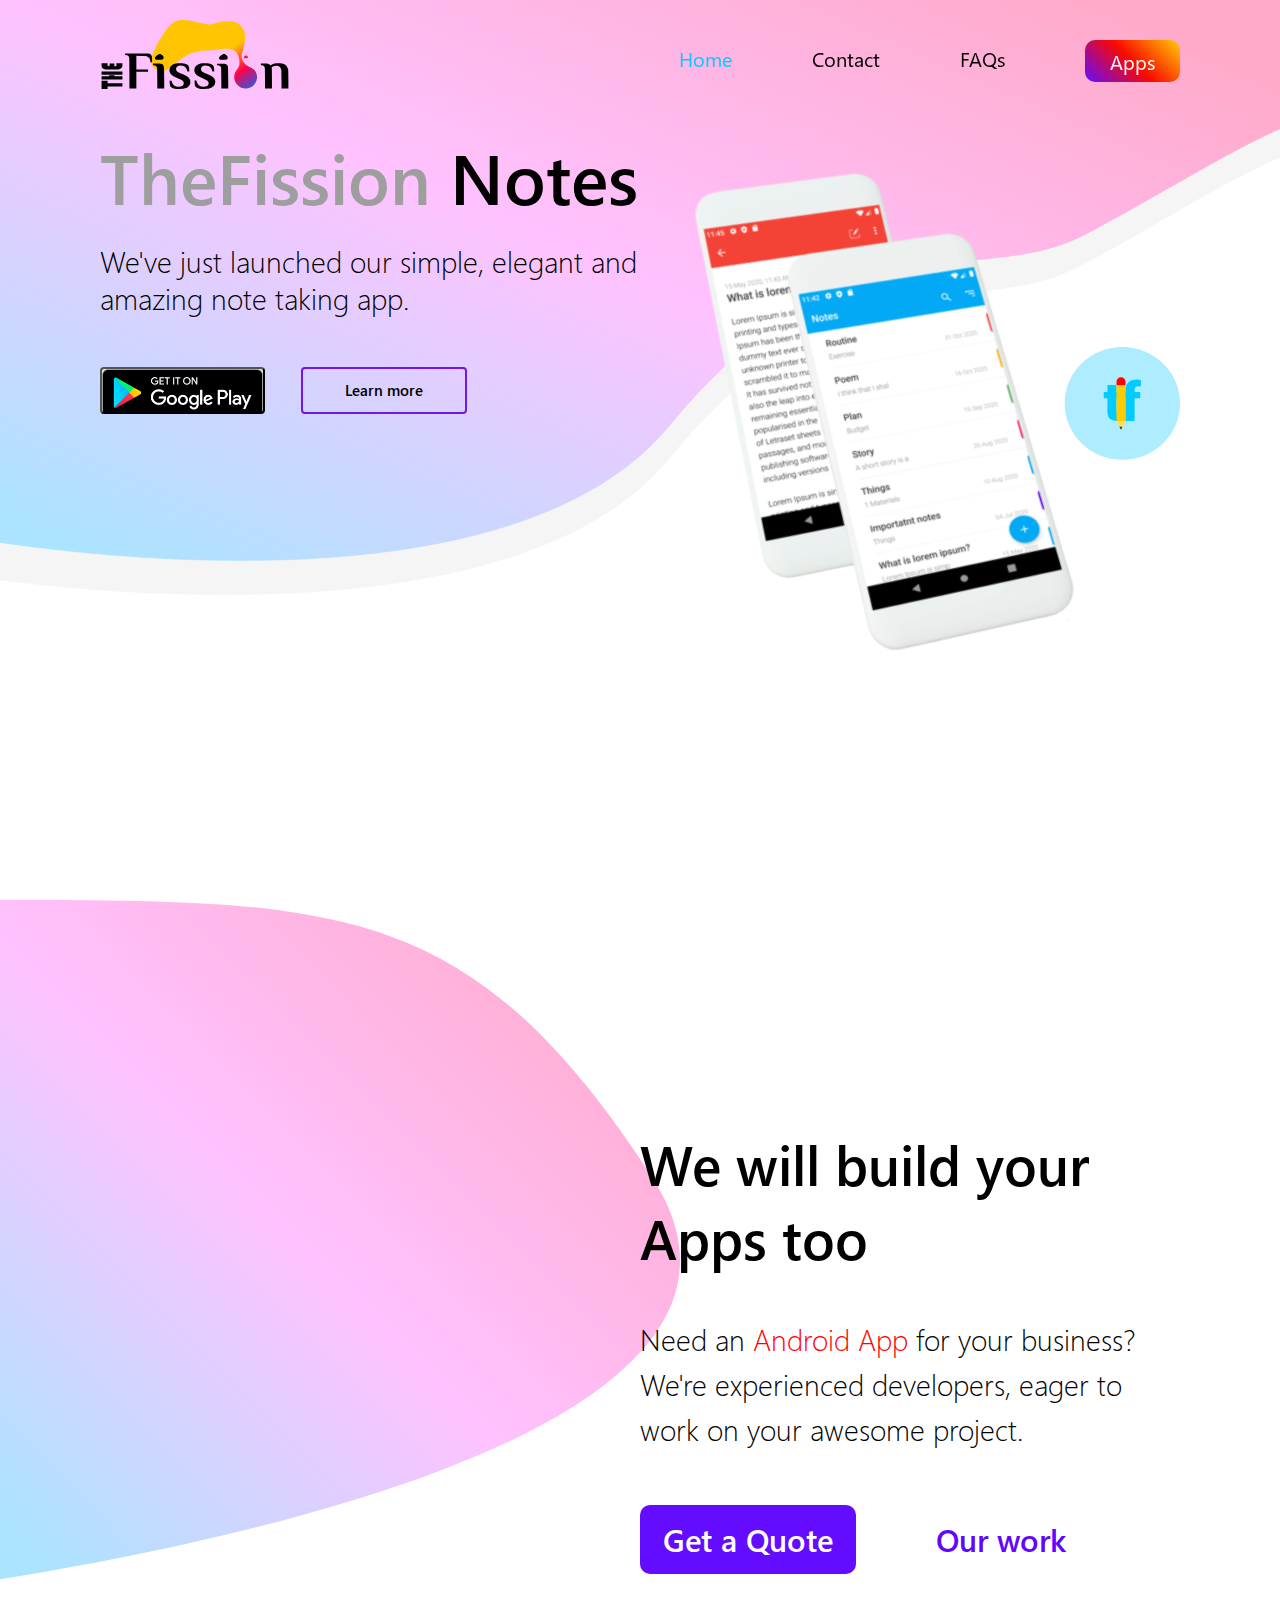
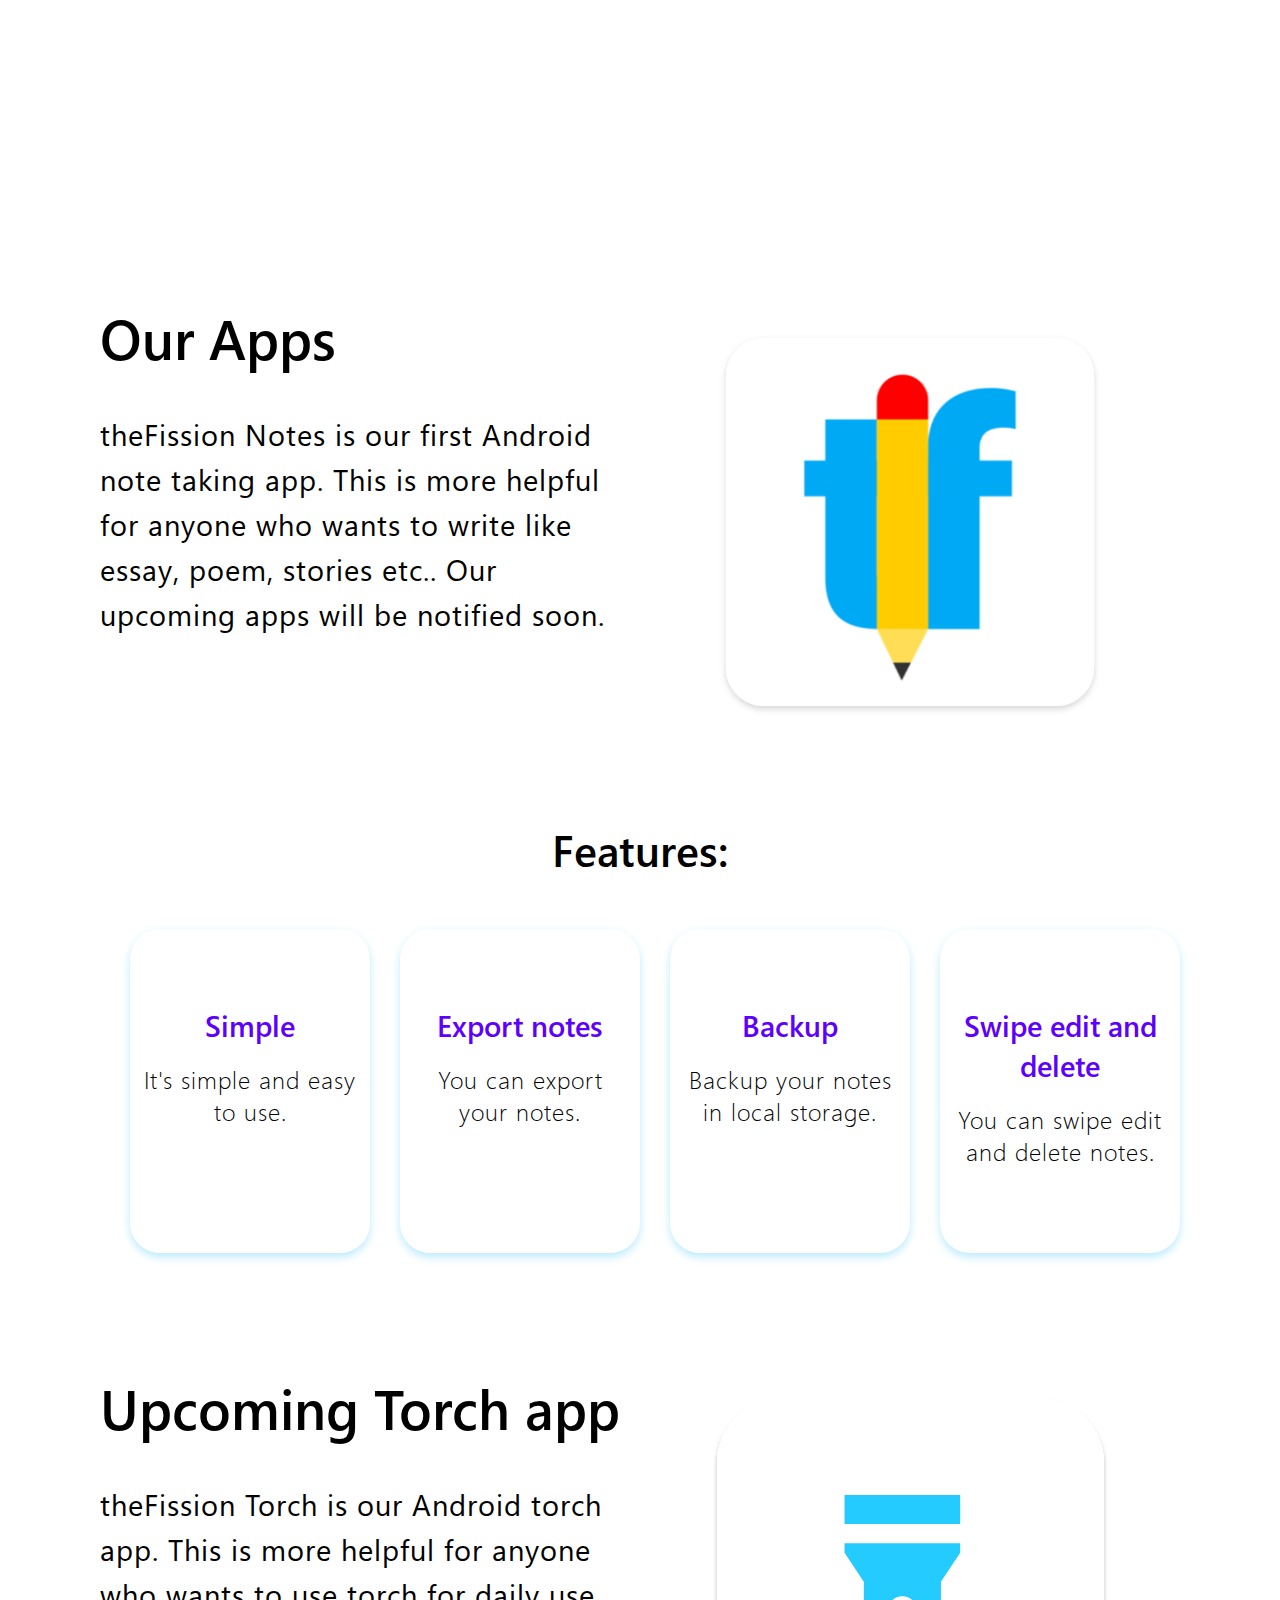
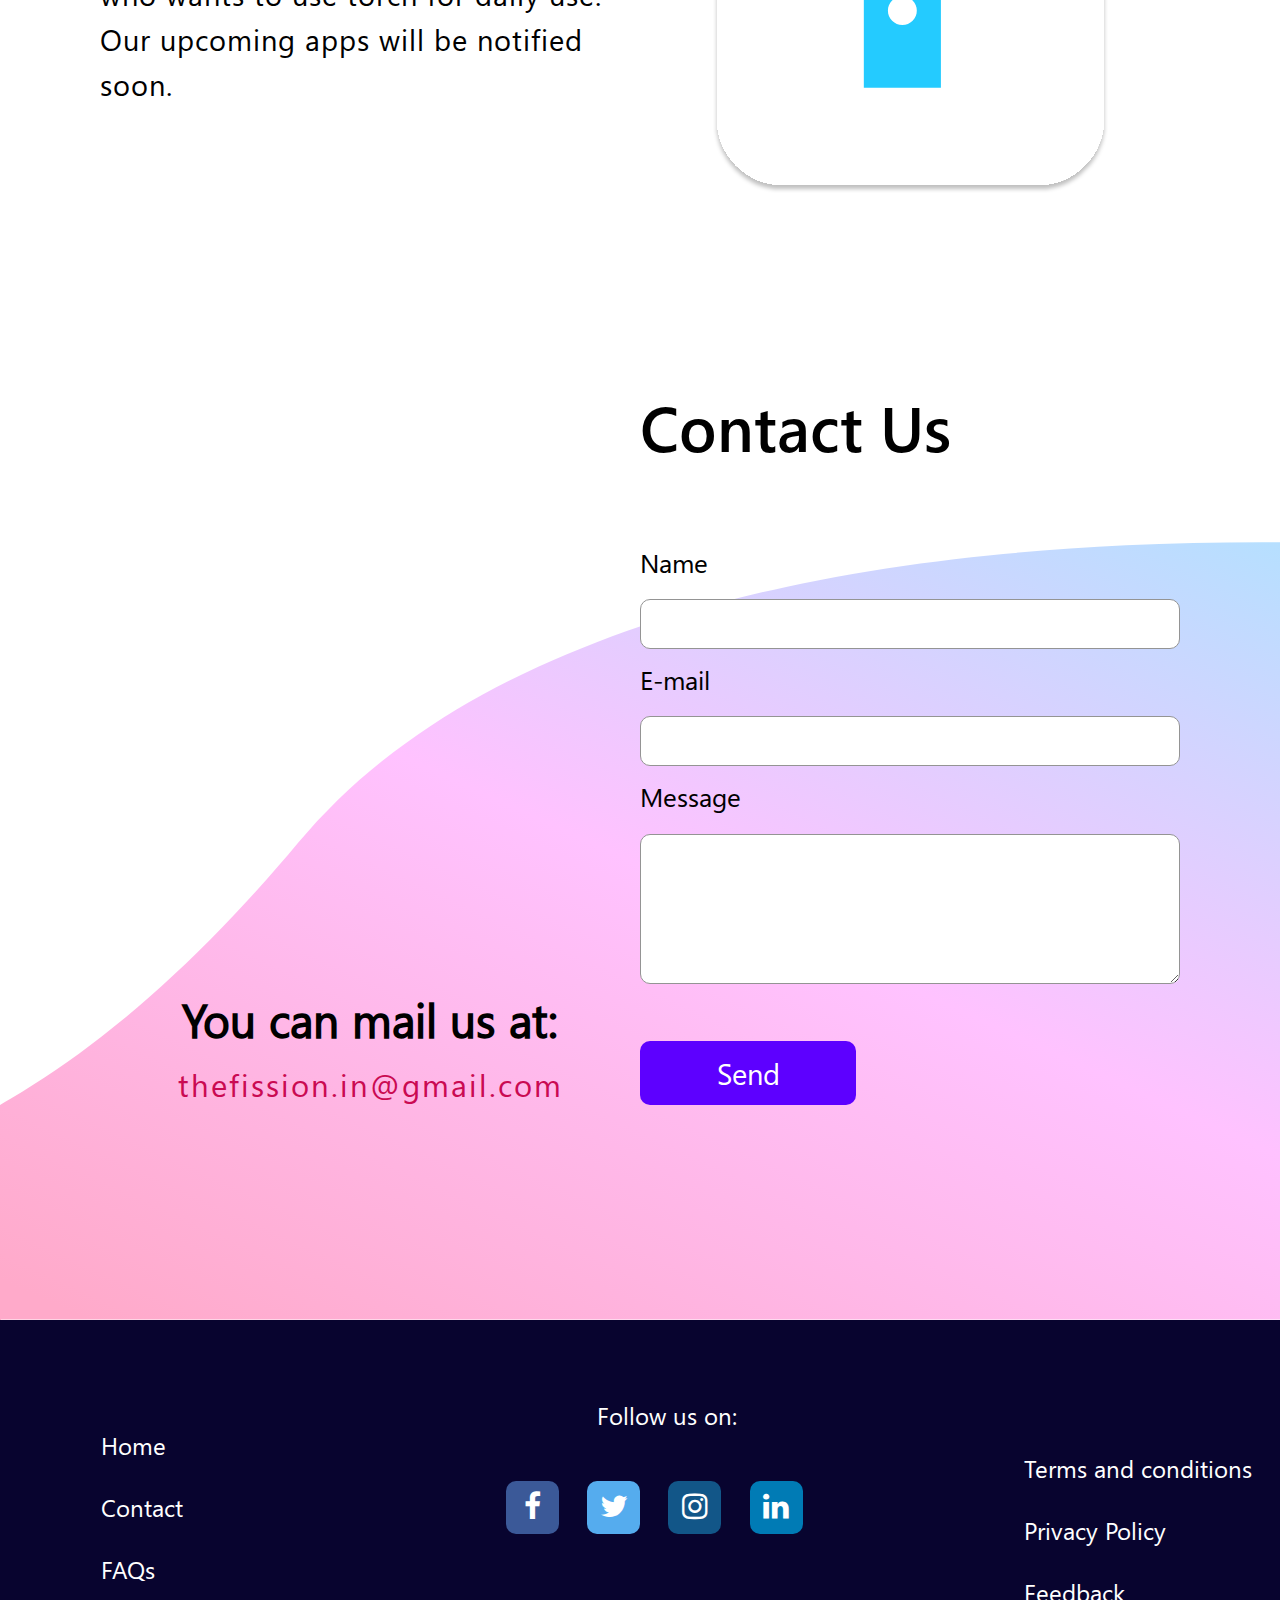
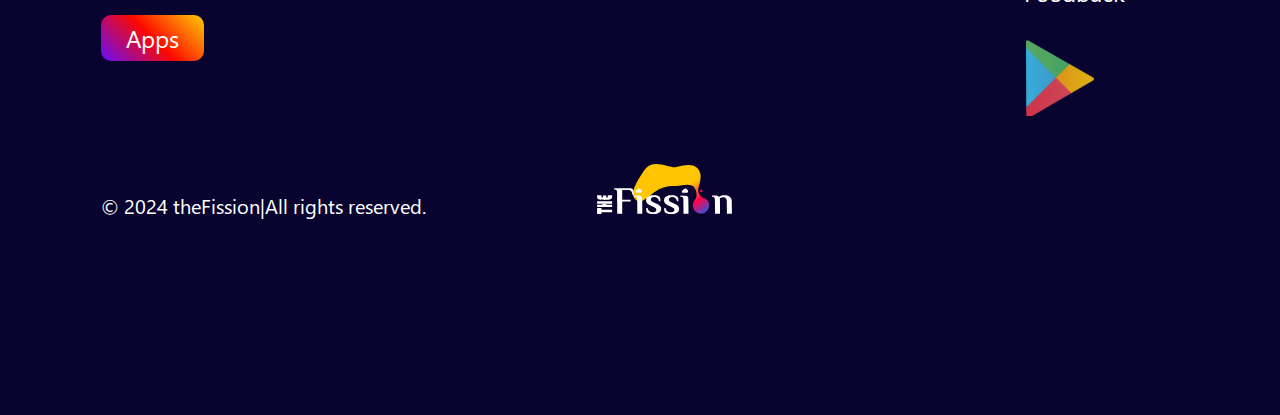
==== commit a30e624c: "Added new changes for torch app." ====
--- a/index.html
+++ b/index.html
@@ -123,6 +123,53 @@
 </div>
  </section>  
 
+ <!-- TheFission Torch App Section  -->
+ <section id="our_apps">
+    <div class="container-apps" >
+    <div class="ourApps-content">
+        <div class="content">
+           <h1>Upcoming Torch app</h1>
+           <p> theFission Torch is our Android
+               torch app. <br>
+               This is more helpful for anyone who
+               wants to use torch for daily use. <br>
+               Our upcoming apps will be notified soon.
+           </p>
+        </div>
+        <div id="appIcon" class="content">
+           <img src="/images/torch_icon.svg" alt="">
+        </div>
+    </div>
+
+    <!-- <div id="feature-container" class="ourApps-content">
+        <div id="feature-id">
+           <h2>Features:</h2>
+        </div>
+      
+    <div class="features">
+       
+       <div class="card">
+             <h4><b>Simple</b></h4>
+             <p> It's simple and easy <br> to use.</p>
+           </div>
+                 
+         <div class="card">
+             <h4><b>Export notes</b></h4>
+             <p>You can export <br>your notes.</p>
+           </div>    
+       
+         <div class="card">
+             <h4><b>Backup</b></h4>
+             <p>Backup your notes <br>in local storage.</p>
+           </div>
+         <div class="card">
+             <h4><b>Swipe edit and delete</b></h4>
+             <p>You can swipe edit <br>and delete notes.</p>
+           </div>          
+    </div>
+   </div> -->
+</div>
+</section>  
   <!-- ===========================Contact Page ==================-->
 
 <div id="contact-page">
@@ -165,7 +212,7 @@
                     <a href="">FAQs</a>
                     <a href="#our_apps" id="apps-button">Apps</a>
             </div>
-            <p>© 2021 theFission|All rights reserved.</p>
+            <p>© 2024 theFission|All rights reserved.</p>
         </div>
         <div id="social-media-links" class="footer-item">
             <p>Follow us on:</p> 
